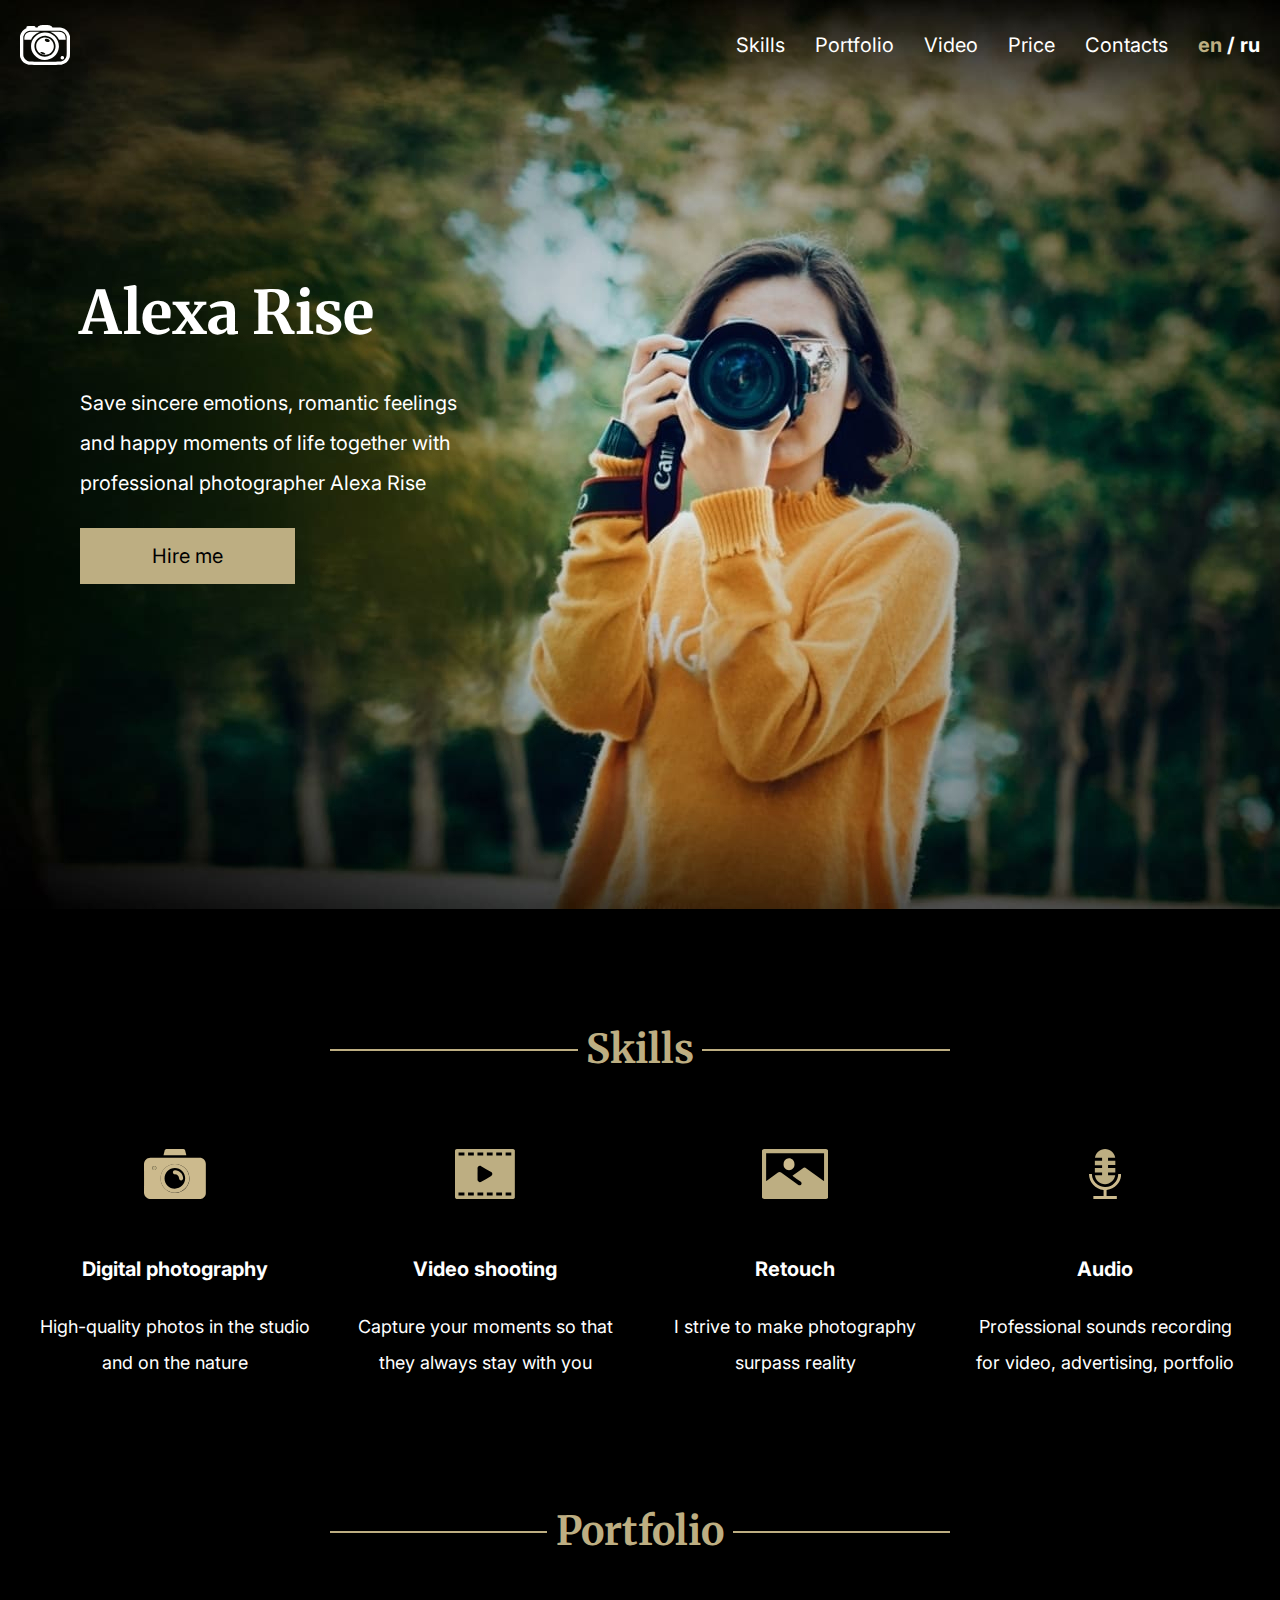
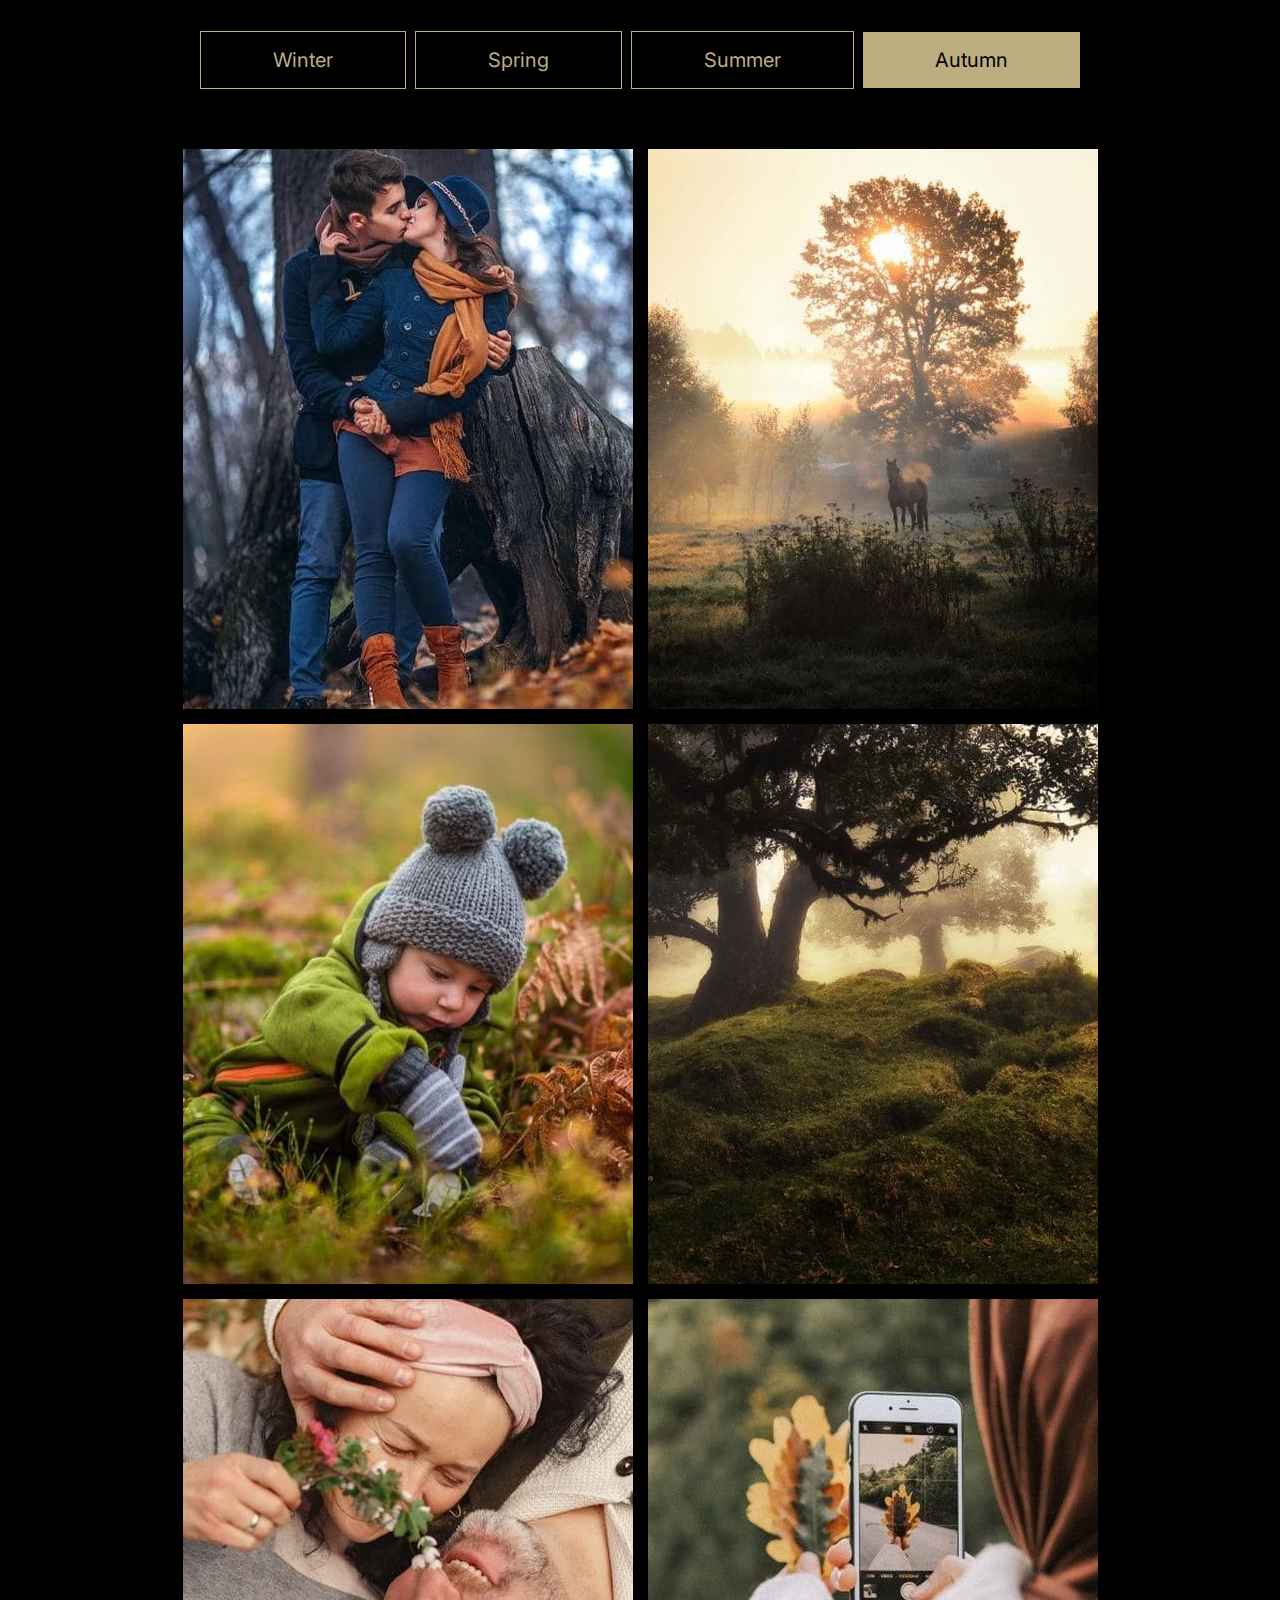
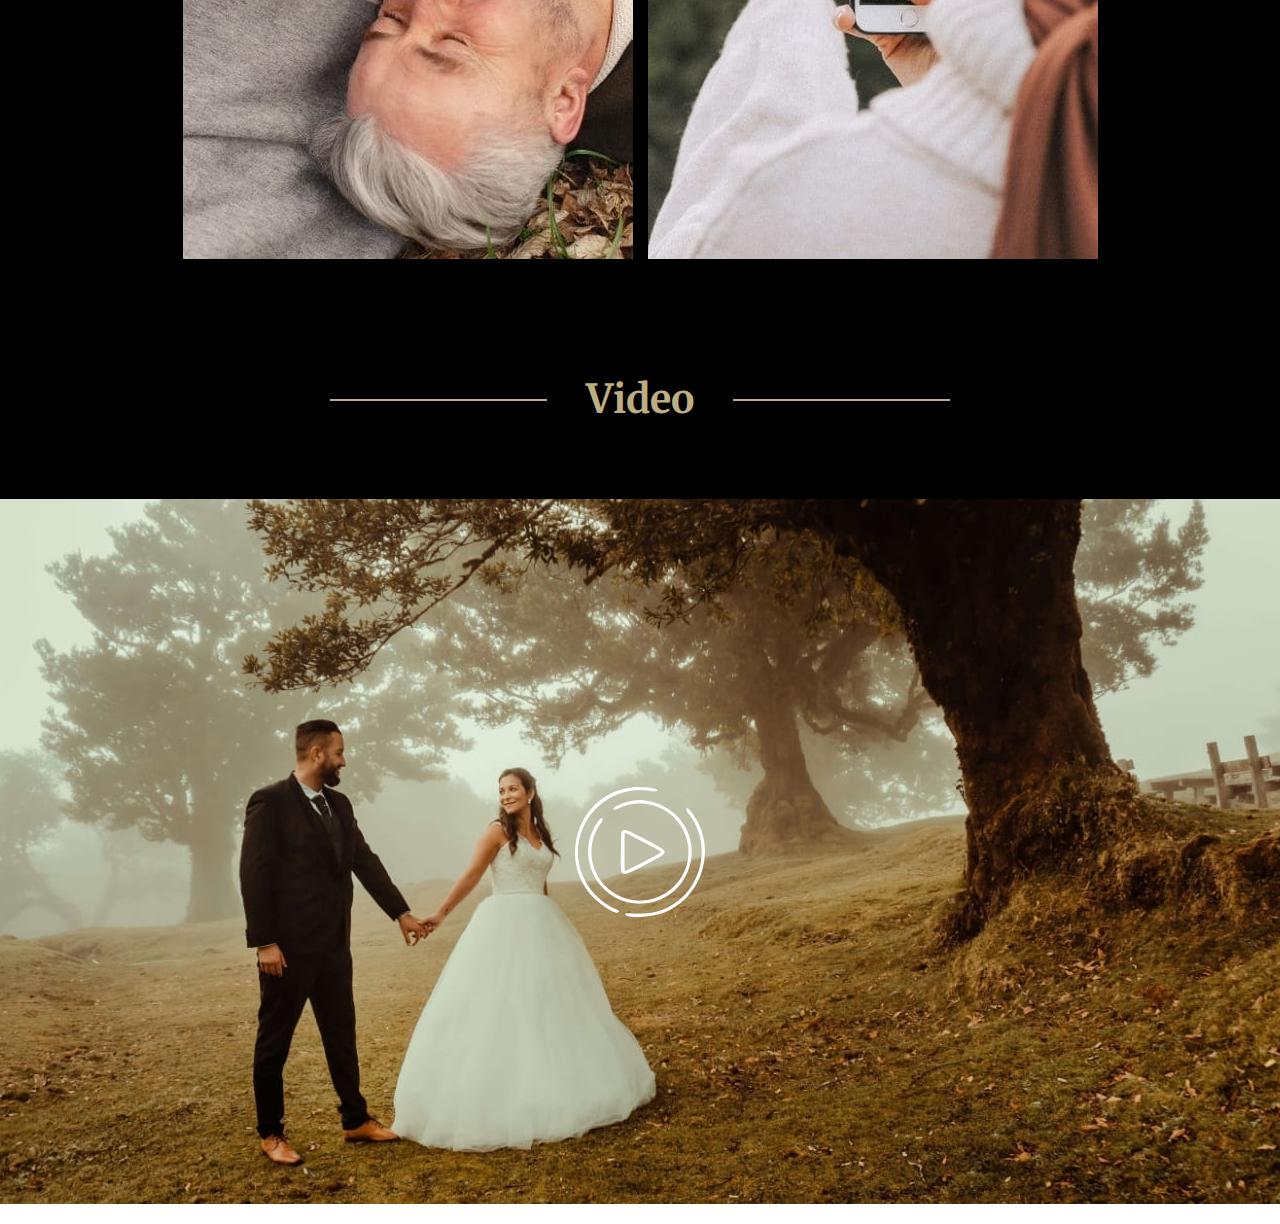
==== portfolio/index.html @ 6488558e "feat: layout block video" ====
<!DOCTYPE html>
<html lang="en">
<head>
  <meta charset="UTF-8">
  <title>portfolio</title>
  <link rel="stylesheet" href="assets/styles/normalize.css">
  <link rel="stylesheet" href="assets/styles/style.css">
  <link rel="preconnect" href="https://fonts.googleapis.com">
  <link rel="preconnect" href="https://fonts.gstatic.com" crossorigin>
  <link href="https://fonts.googleapis.com/css2?family=Inter:wght@400;700&family=Merriweather:wght@700&display=swap"
        rel="stylesheet">
</head>
<body>
<header>
  <div class="header-container">
    <div class="logo">
      <img src="assets/svg/logo.svg" alt="logo">
    </div>
    <nav>
      <ul class="nav-list">
        <li class="nav-item">
          <a href="#skills" class="nav-link">Skills</a>
        </li>
        <li class="nav-item">
          <a href="#portfolio" class="nav-link">Portfolio</a>
        </li>
        <li class="nav-item">
          <a href="#video" class="nav-link">Video</a>
        </li>
        <li class="nav-item">
          <a href="#price" class="nav-link">Price</a>
        </li>
        <li class="nav-item">
          <a href="#contacts" class="nav-link">Contacts</a>
        </li>
      </ul>
    </nav>
    <div class="switch-lng">
      <span class="lng-current">en</span>
      <span>/</span>
      <span>ru</span>
    </div>
  </div>
</header>
<main>
  <div class="main-container">
    <section class="section hero-container">
      <h1 class="hero-title">Alexa Rise</h1>
      <p class="hero-text">Save sincere emotions, romantic feelings and happy moments of life together with professional
        photographer Alexa Rise
      </p>
      <button class="btn">Hire me</button>
    </section>
    <section class="section skills-container" id="skills">
      <div class="section-title-wrapper">
        <h2 class="section-title">Skills</h2>
      </div>
      <div class="skills-items">
        <div class="skill-item">
          <img class="skill-img" src="assets/svg/camera.svg" alt="camera">
          <h3 class="skill-title">Digital photography</h3>
          <p class="skill-text">High-quality photos in the studio and on the nature</p>
        </div>
        <div class="skill-item">
          <img class="skill-img" src="assets/svg/video.svg" alt="video">
          <h3 class="skill-title">Video shooting</h3>
          <p class="skill-text">Capture your moments so that they always stay with you</p>
        </div>
        <div class="skill-item">
          <img class="skill-img" src="assets/svg/image.svg" alt="image">
          <h3 class="skill-title">Retouch</h3>
          <p class="skill-text">I strive to make photography surpass reality</p>
        </div>
        <div class="skill-item">
          <img class="skill-img" src="assets/svg/mic.svg" alt="mic">
          <h3 class="skill-title">Audio</h3>
          <p class="skill-text">Professional sounds recording for video, advertising, portfolio</p>
        </div>
      </div>
    </section>
    <section class="section portfolio-container" id="portfolio">
      <div class="section-title-wrapper">
        <h2 class="section-title">Portfolio</h2>
      </div>
      <div class="portfolio-btns">
        <button class="btn">Winter</button>
        <button class="btn">Spring</button>
        <button class="btn">Summer</button>
        <button class="btn btn-select">Autumn</button>
      </div>
      <div class="portfolio-items">
        <img src="assets/img/portfolio-img-1.jpg" alt="portfolio-img">
        <img src="assets/img/portfolio-img-2.jpg" alt="portfolio-img">
        <img src="assets/img/portfolio-img-3.jpg" alt="portfolio-img">
        <img src="assets/img/portfolio-img-4.jpg" alt="portfolio-img">
        <img src="assets/img/portfolio-img-5.jpg" alt="portfolio-img">
        <img src="assets/img/portfolio-img-6.jpg" alt="portfolio-img">
      </div>
    </section>
    <section class="section video-container" id="video">
      <div class="section-title-wrapper">
        <h2 class="section-title">Video</h2>
      </div>
      <div class="video-player">
        <img src="assets/img/video-player.jpg" alt="video-player">
        <img class="play-hover" src="assets/svg/play-hover.png" alt="play">
      </div>
    </section>
    <section class="section price">
      <h2 class="section-title"></h2>
    </section>
    <section class="section contacts">
      <h2 class="section-title"></h2>
    </section>
  </div>
</main>
<footer>
  <div class="container"></div>
</footer>
<script src="index.js"></script>
</body>
</html>
---- portfolio/assets/styles/style.css ----
body {
  font-family: Inter, sans-serif;
}
body header {
  padding: 20px 0;
  background: url("../img/bg.jpg") no-repeat center 0;
}
body header .header-container {
  max-width: 1440px;
  padding: 0 20px;
  margin: 0 auto;
  display: flex;
}
body header .header-container .logo {
  transition: 0.3s;
}
body header .header-container .logo:hover {
  filter: invert(26%) sepia(15%) saturate(638%) hue-rotate(7deg) brightness(92%) contrast(87%);
}
body header .header-container nav {
  margin-left: auto;
}
body header .header-container nav .nav-list {
  display: flex;
  padding: 0 15px;
  margin: 0;
  list-style: none;
}
body header .header-container nav .nav-list .nav-item {
  font-family: inherit;
  font-size: 20px;
  line-height: 50px;
}
body header .header-container nav .nav-list .nav-item .nav-link {
  padding: 0 15px;
  text-decoration: none;
  color: #ffffff;
  transition: 0.3s;
}
body header .header-container nav .nav-list .nav-item .nav-link:hover {
  color: #bdae82;
}
body header .header-container .switch-lng {
  font-family: inherit;
  font-weight: bold;
  font-size: 20px;
  line-height: 50px;
  color: #ffffff;
}
body header .header-container .switch-lng .lng-current {
  color: #bdae82;
}
body main .main-container .hero-container {
  max-width: 1440px;
  padding: 0 20px;
  margin: 0 auto;
  padding-top: 160px;
  padding-bottom: 325px;
  padding-left: 80px;
  background-image: url("../img/bg.jpg");
  background-position: center -94px;
  background-repeat: no-repeat;
}
body main .main-container .hero-container .hero-title {
  margin: 0 0 10px;
  font-family: Merriweather, serif;
  font-weight: bold;
  font-size: 60px;
  line-height: 120px;
  color: #ffffff;
}
body main .main-container .hero-container .hero-text {
  width: 400px;
  padding-bottom: 25px;
  margin: 0;
  font-family: inherit;
  font-weight: normal;
  font-size: 20px;
  line-height: 40px;
  color: #ffffff;
}
body main .main-container .hero-container .btn {
  padding: 8px 72px;
  font-family: inherit;
  font-size: 20px;
  line-height: 40px;
  color: #000000;
  border: 1px;
  background-color: #bdae82;
  cursor: pointer;
}
body main .main-container .skills-container {
  max-width: 1440px;
  padding: 0 20px;
  margin: 0 auto;
  background-color: #000000;
}
body main .main-container .skills-container .section-title-wrapper {
  width: 50%;
  padding: 100px 0 60px;
  margin: auto;
  overflow-x: hidden;
}
body main .main-container .skills-container .section-title-wrapper .section-title {
  position: relative;
  margin: 0;
  font-family: Merriweather, serif;
  font-weight: bold;
  font-size: 40px;
  line-height: 80px;
  text-align: center;
  color: #bdae82;
}
body main .main-container .skills-container .section-title-wrapper .section-title::before {
  position: absolute;
  top: 50%;
  right: 60%;
  width: 50%;
  height: 2px;
  content: "";
  background: #bdae82;
  border-radius: 0;
}
body main .main-container .skills-container .section-title-wrapper .section-title::after {
  position: absolute;
  top: 50%;
  left: 60%;
  width: 50%;
  height: 2px;
  content: "";
  background: #bdae82;
  border-radius: 0;
}
body main .main-container .skills-container .skills-items {
  display: flex;
  justify-content: space-between;
  padding-bottom: 2px;
}
body main .main-container .skills-container .skills-items .skill-item {
  width: 320px;
  padding: 0 20px 8px;
}
body main .main-container .skills-container .skills-items .skill-item .skill-img {
  display: block;
  margin: 0 auto 50px;
}
body main .main-container .skills-container .skills-items .skill-item .skill-title {
  margin: 0 0 20px;
  font-family: inherit;
  font-weight: bold;
  font-size: 20px;
  line-height: 40px;
  text-align: center;
  color: #ffffff;
}
body main .main-container .skills-container .skills-items .skill-item .skill-text {
  margin: 0;
  font-family: inherit;
  font-size: 18px;
  line-height: 36px;
  text-align: center;
  color: #ffffff;
}
body main .main-container .portfolio-container {
  max-width: 1440px;
  padding: 0 20px;
  margin: 0 auto;
  background-color: #000000;
}
body main .main-container .portfolio-container .section-title-wrapper {
  width: 50%;
  padding: 100px 0 60px;
  margin: auto;
  overflow-x: hidden;
}
body main .main-container .portfolio-container .section-title-wrapper .section-title {
  position: relative;
  margin: 0;
  font-family: Merriweather, serif;
  font-weight: bold;
  font-size: 40px;
  line-height: 80px;
  text-align: center;
  color: #bdae82;
}
body main .main-container .portfolio-container .section-title-wrapper .section-title::before {
  position: absolute;
  top: 50%;
  right: 65%;
  width: 50%;
  height: 2px;
  content: "";
  background: #bdae82;
  border-radius: 0;
}
body main .main-container .portfolio-container .section-title-wrapper .section-title::after {
  position: absolute;
  top: 50%;
  left: 65%;
  width: 50%;
  height: 2px;
  content: "";
  background: #bdae82;
  border-radius: 0;
}
body main .main-container .portfolio-container .portfolio-btns {
  text-align: center;
  margin-bottom: 60px;
}
body main .main-container .portfolio-container .portfolio-btns .btn {
  padding: 8px 72px;
  font-family: inherit;
  font-size: 20px;
  line-height: 40px;
  color: #bdae82;
  border: 1px solid #bdae82;
  background-color: #000000;
  cursor: pointer;
}
body main .main-container .portfolio-container .portfolio-btns .btn:not(:last-child) {
  margin-right: 5px;
}
body main .main-container .portfolio-container .portfolio-btns .btn-select {
  padding: 8px 72px;
  font-family: inherit;
  font-size: 20px;
  line-height: 40px;
  color: #000000;
  border: 1px;
  background-color: #bdae82;
  cursor: pointer;
}
body main .main-container .portfolio-container .portfolio-items {
  display: flex;
  flex-wrap: wrap;
  justify-content: center;
  gap: 15px;
}
body main .main-container .video-container {
  max-width: 1440px;
  padding: 0 20px;
  margin: 0 auto;
  background-color: #000000;
}
body main .main-container .video-container .section-title-wrapper {
  width: 50%;
  padding: 100px 0 60px;
  margin: auto;
  overflow-x: hidden;
}
body main .main-container .video-container .section-title-wrapper .section-title {
  position: relative;
  margin: 0;
  font-family: Merriweather, serif;
  font-weight: bold;
  font-size: 40px;
  line-height: 80px;
  text-align: center;
  color: #bdae82;
}
body main .main-container .video-container .section-title-wrapper .section-title::before {
  position: absolute;
  top: 50%;
  right: 65%;
  width: 50%;
  height: 2px;
  content: "";
  background: #bdae82;
  border-radius: 0;
}
body main .main-container .video-container .section-title-wrapper .section-title::after {
  position: absolute;
  top: 50%;
  left: 65%;
  width: 50%;
  height: 2px;
  content: "";
  background: #bdae82;
  border-radius: 0;
}
body main .main-container .video-container .video-player {
  position: relative;
  display: flex;
  justify-content: center;
  align-items: center;
}
body main .main-container .video-container .video-player .play-hover {
  position: absolute;
}
body footer .container {
  max-width: 1440px;
  padding: 0 20px;
  margin: 0 auto;
}

/*# sourceMappingURL=style.css.map */
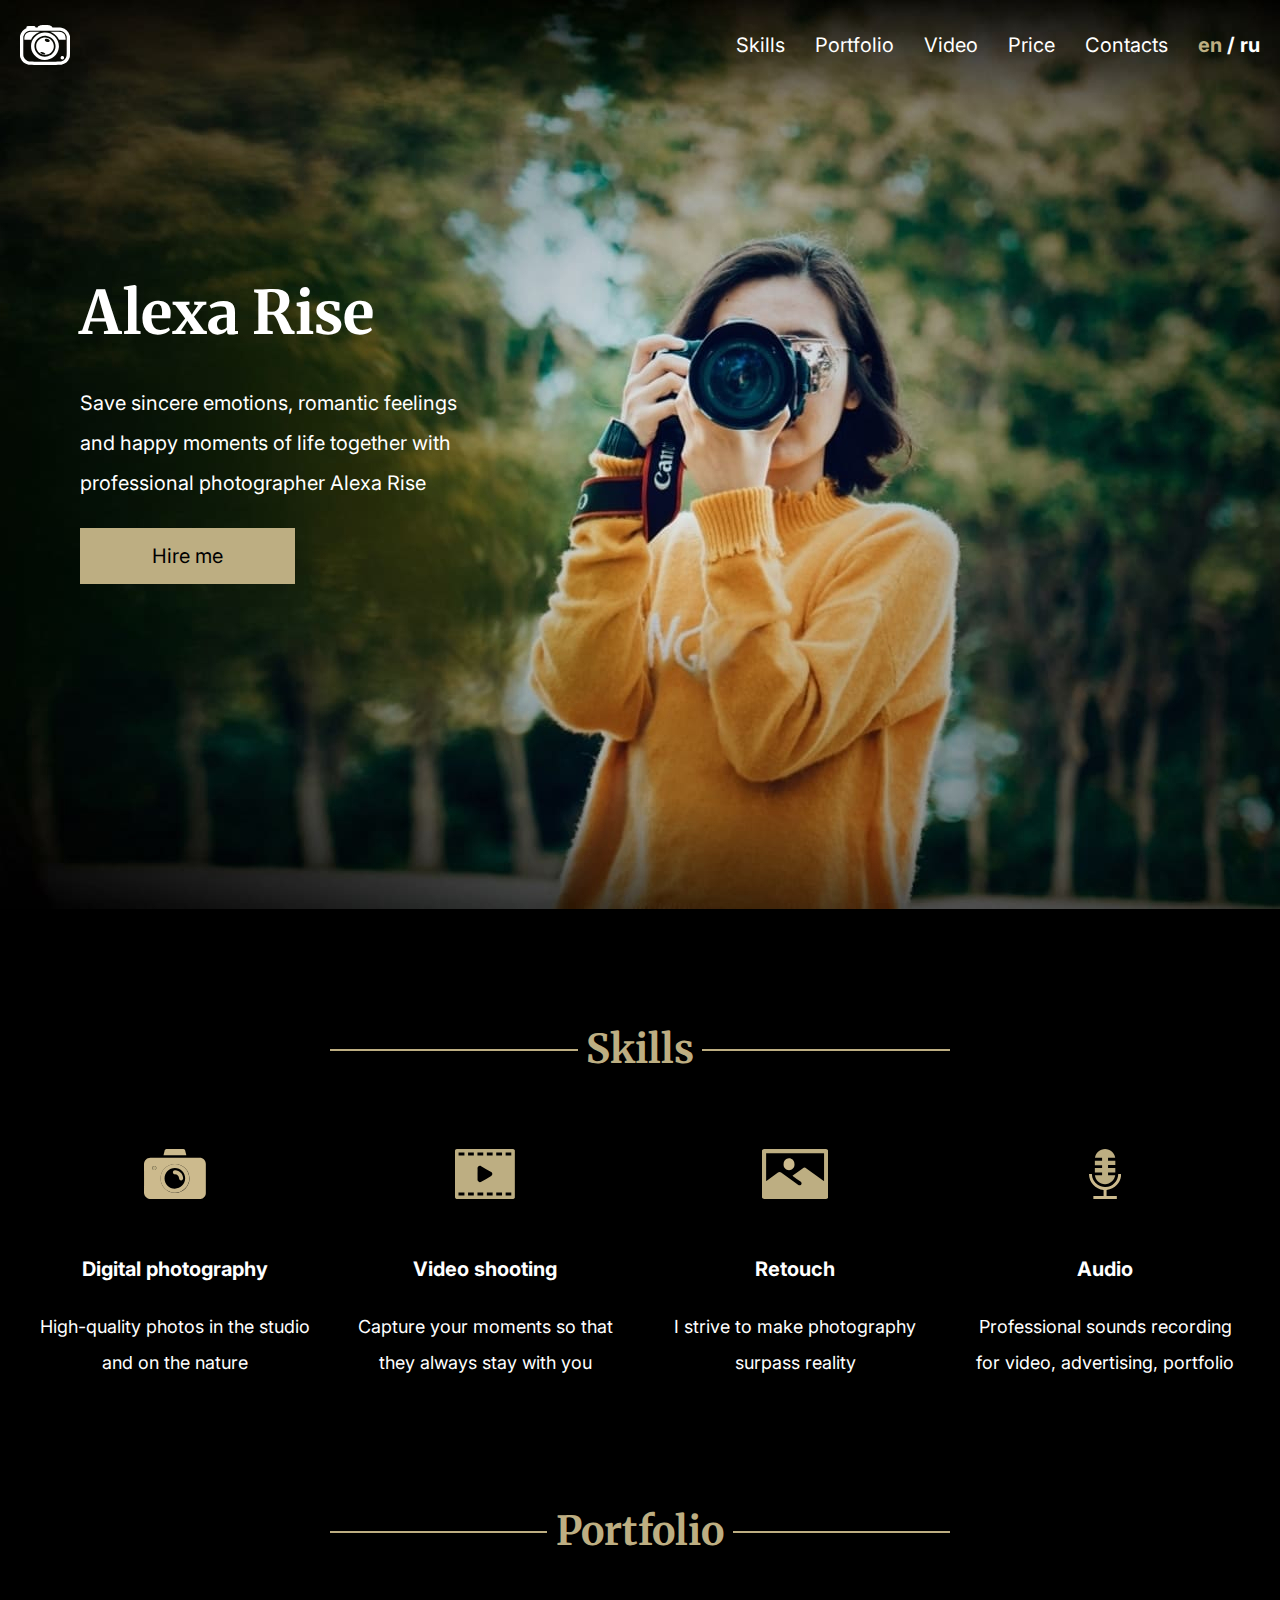
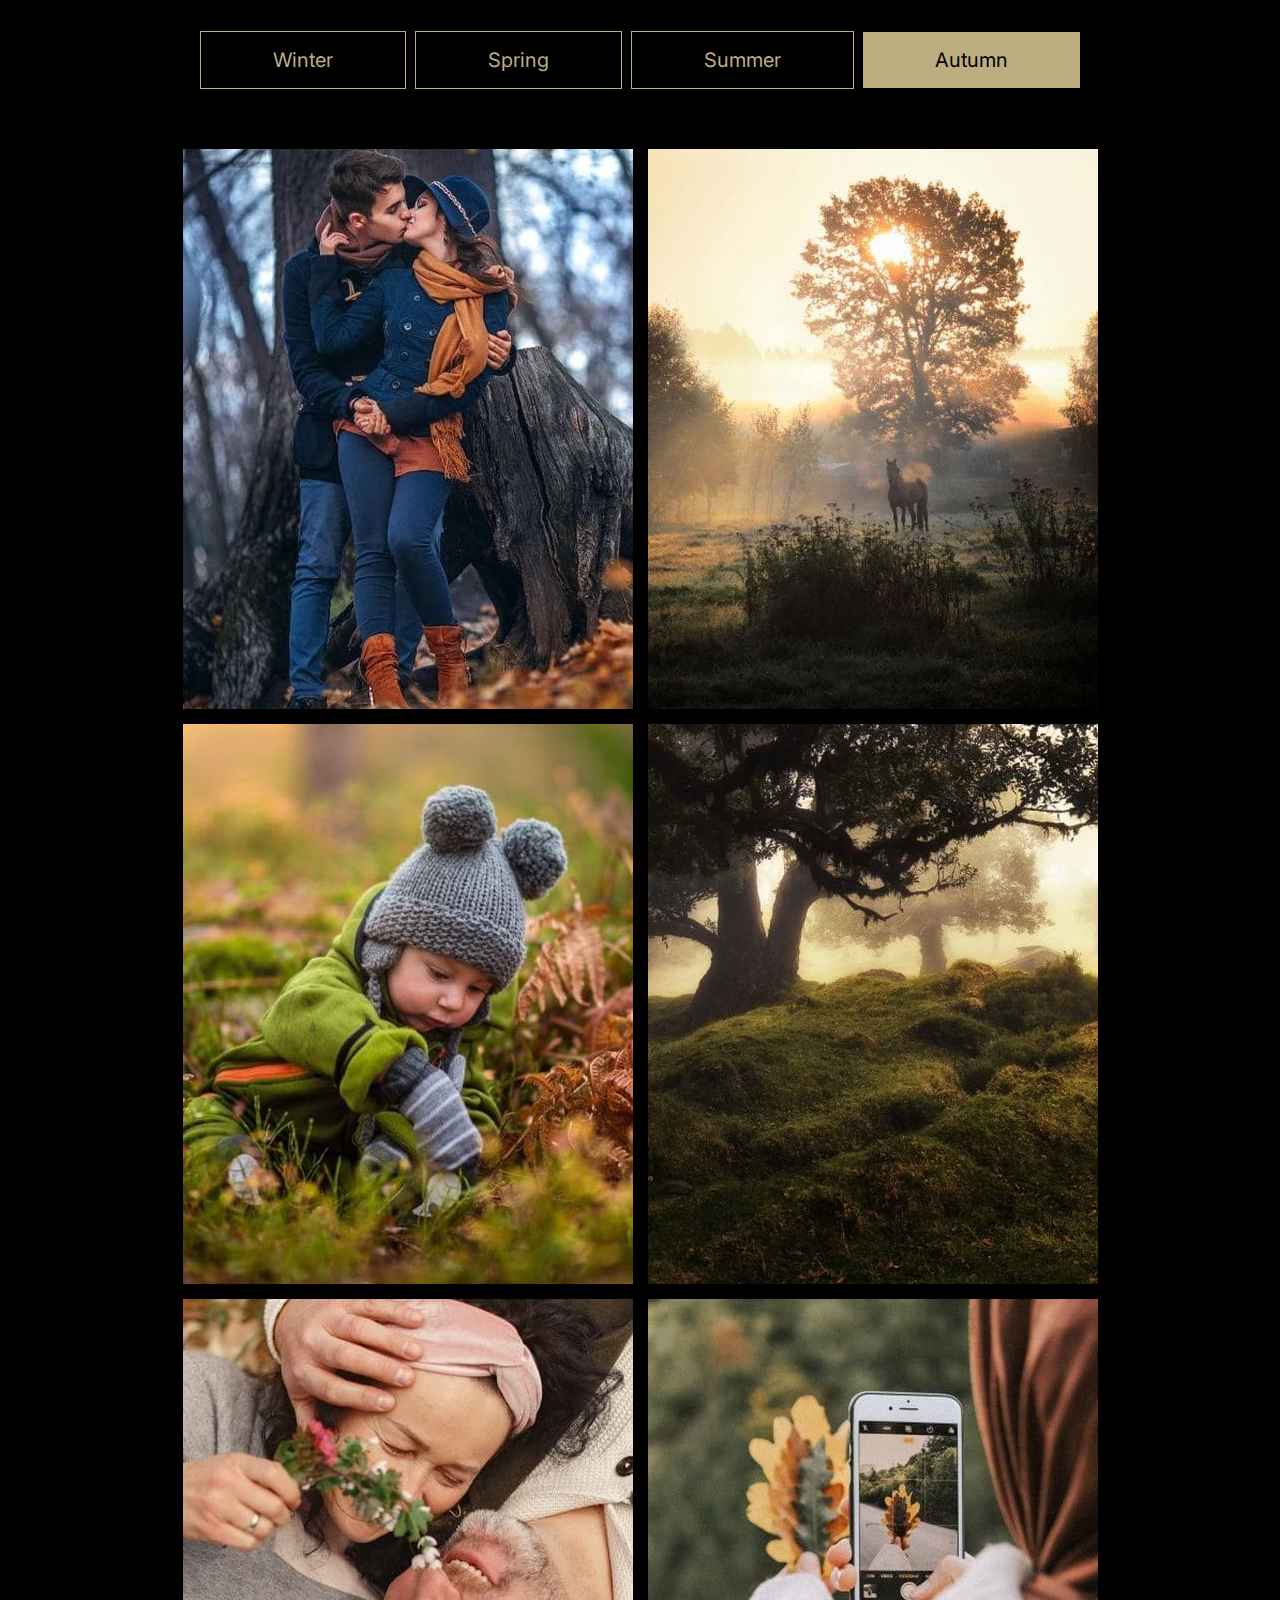
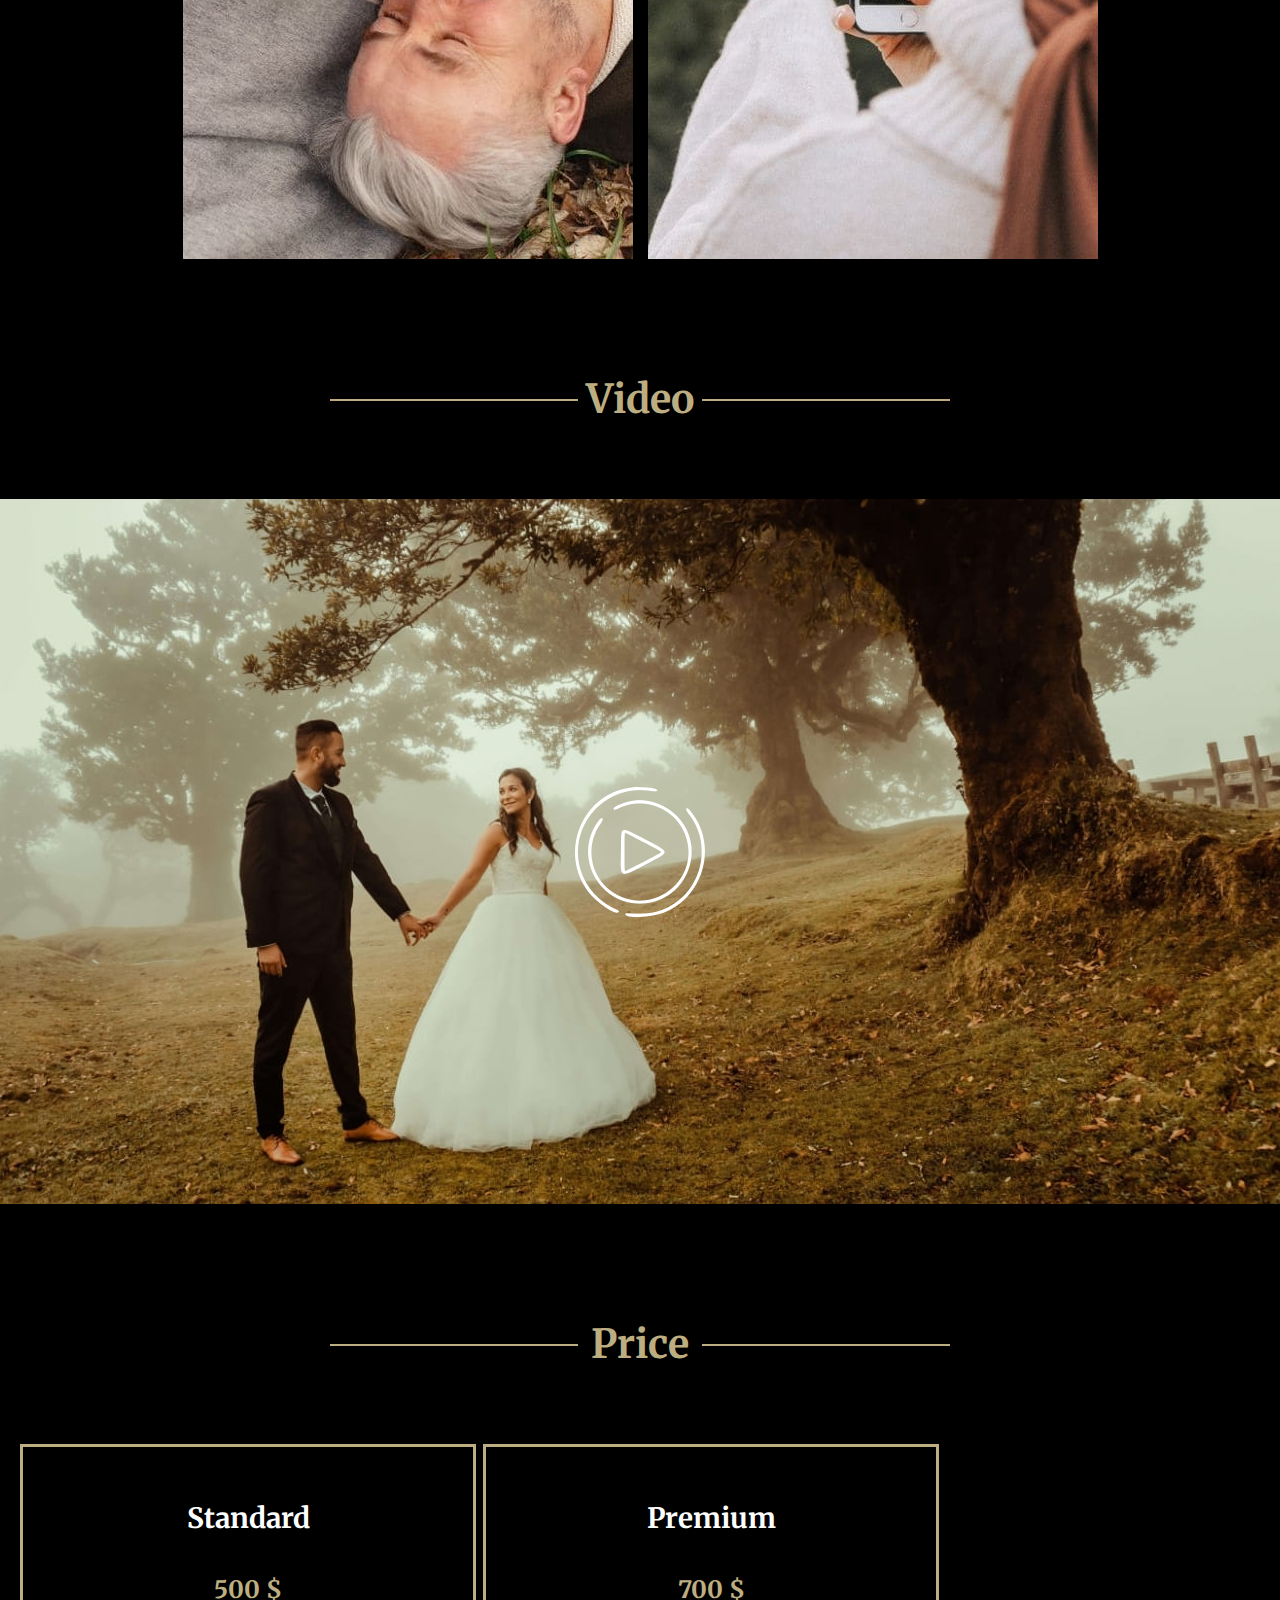
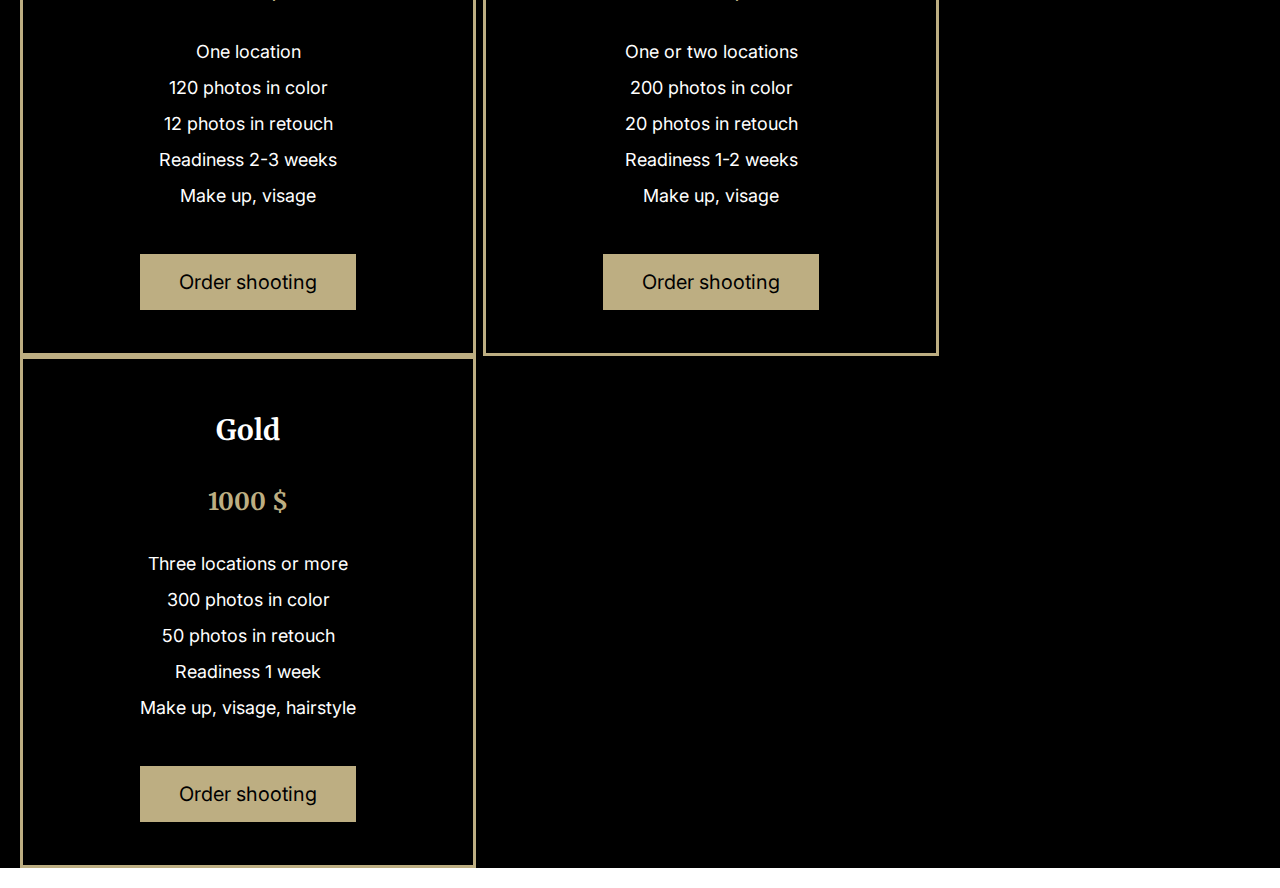
==== commit fee15582: "feat: layout block price" ====
--- a/portfolio/index.html
+++ b/portfolio/index.html
@@ -106,8 +106,48 @@
         <img class="play-hover" src="assets/svg/play-hover.png" alt="play">
       </div>
     </section>
-    <section class="section price">
-      <h2 class="section-title"></h2>
+    <section class="section price-container" id="price">
+      <div class="section-title-wrapper">
+        <h2 class="section-title">Price</h2>
+      </div>
+      <div class="price-items">
+        <div class="price-item">
+          <h3 class="price-item-title">Standard</h3>
+          <p class="price-item-cost">500 $</p>
+          <div class="price-item-desc">
+            <span>One location</span>
+            <span>120 photos in color</span>
+            <span>12 photos in retouch</span>
+            <span>Readiness 2-3 weeks</span>
+            <span>Make up, visage</span>
+          </div>
+          <button class="btn">Order shooting</button>
+        </div>
+        <div class="price-item">
+          <h3 class="price-item-title">Premium</h3>
+          <p class="price-item-cost">700 $</p>
+          <div class="price-item-desc">
+            <span>One or two locations</span>
+            <span>200 photos in color</span>
+            <span>20 photos in retouch</span>
+            <span>Readiness 1-2 weeks</span>
+            <span>Make up, visage</span>
+          </div>
+            <button class="btn">Order shooting</button>
+        </div>
+        <div class="price-item">
+          <h3 class="price-item-title">Gold</h3>
+          <p class="price-item-cost">1000 $</p>
+          <div class="price-item-desc">
+            <span>Three locations or more</span>
+            <span>300 photos in color</span>
+            <span>50 photos in retouch</span>
+            <span>Readiness 1 week</span>
+            <span>Make up, visage, hairstyle</span>
+          </div>
+            <button class="btn">Order shooting</button>
+        </div>
+      </div>
     </section>
     <section class="section contacts">
       <h2 class="section-title"></h2>
--- a/portfolio/assets/styles/style.css
+++ b/portfolio/assets/styles/style.css
@@ -261,7 +261,7 @@
 body main .main-container .video-container .section-title-wrapper .section-title::before {
   position: absolute;
   top: 50%;
-  right: 65%;
+  right: 60%;
   width: 50%;
   height: 2px;
   content: "";
@@ -271,7 +271,7 @@
 body main .main-container .video-container .section-title-wrapper .section-title::after {
   position: absolute;
   top: 50%;
-  left: 65%;
+  left: 60%;
   width: 50%;
   height: 2px;
   content: "";
@@ -287,6 +287,98 @@
 body main .main-container .video-container .video-player .play-hover {
   position: absolute;
 }
+body main .main-container .price-container {
+  max-width: 1440px;
+  padding: 0 20px;
+  margin: 0 auto;
+  background-color: #000000;
+}
+body main .main-container .price-container .section-title-wrapper {
+  width: 50%;
+  padding: 100px 0 60px;
+  margin: auto;
+  overflow-x: hidden;
+}
+body main .main-container .price-container .section-title-wrapper .section-title {
+  position: relative;
+  margin: 0;
+  font-family: Merriweather, serif;
+  font-weight: bold;
+  font-size: 40px;
+  line-height: 80px;
+  text-align: center;
+  color: #bdae82;
+}
+body main .main-container .price-container .section-title-wrapper .section-title::before {
+  position: absolute;
+  top: 50%;
+  right: 60%;
+  width: 50%;
+  height: 2px;
+  content: "";
+  background: #bdae82;
+  border-radius: 0;
+}
+body main .main-container .price-container .section-title-wrapper .section-title::after {
+  position: absolute;
+  top: 50%;
+  left: 60%;
+  width: 50%;
+  height: 2px;
+  content: "";
+  background: #bdae82;
+  border-radius: 0;
+}
+body main .main-container .price-container .price-items {
+  display: flex;
+  flex-wrap: wrap;
+  column-gap: 7px;
+}
+body main .main-container .price-container .price-items .price-item {
+  width: 450px;
+  padding: 43px 0;
+  text-align: center;
+  border: 3px solid #bdae82;
+}
+body main .main-container .price-container .price-items .price-item .price-item-title {
+  margin: 0 0 20px;
+  font-family: Merriweather, serif;
+  font-weight: bold;
+  font-size: 28px;
+  line-height: 56px;
+  text-align: center;
+  color: #ffffff;
+}
+body main .main-container .price-container .price-items .price-item .price-item-cost {
+  margin: 0 0 20px;
+  font-family: Merriweather, serif;
+  font-weight: bold;
+  font-size: 24px;
+  line-height: 48px;
+  text-align: center;
+  color: #bdae82;
+}
+body main .main-container .price-container .price-items .price-item .price-item-desc {
+  margin-bottom: 40px;
+}
+body main .main-container .price-container .price-items .price-item .price-item-desc > span {
+  display: block;
+  font-family: inherit;
+  font-size: 18px;
+  line-height: 36px;
+  text-align: center;
+  color: #ffffff;
+}
+body main .main-container .price-container .price-items .price-item .btn {
+  padding: 8px 39px;
+  font-family: inherit;
+  font-size: 20px;
+  line-height: 40px;
+  color: #000000;
+  border: 1px;
+  background-color: #bdae82;
+  cursor: pointer;
+}
 body footer .container {
   max-width: 1440px;
   padding: 0 20px;
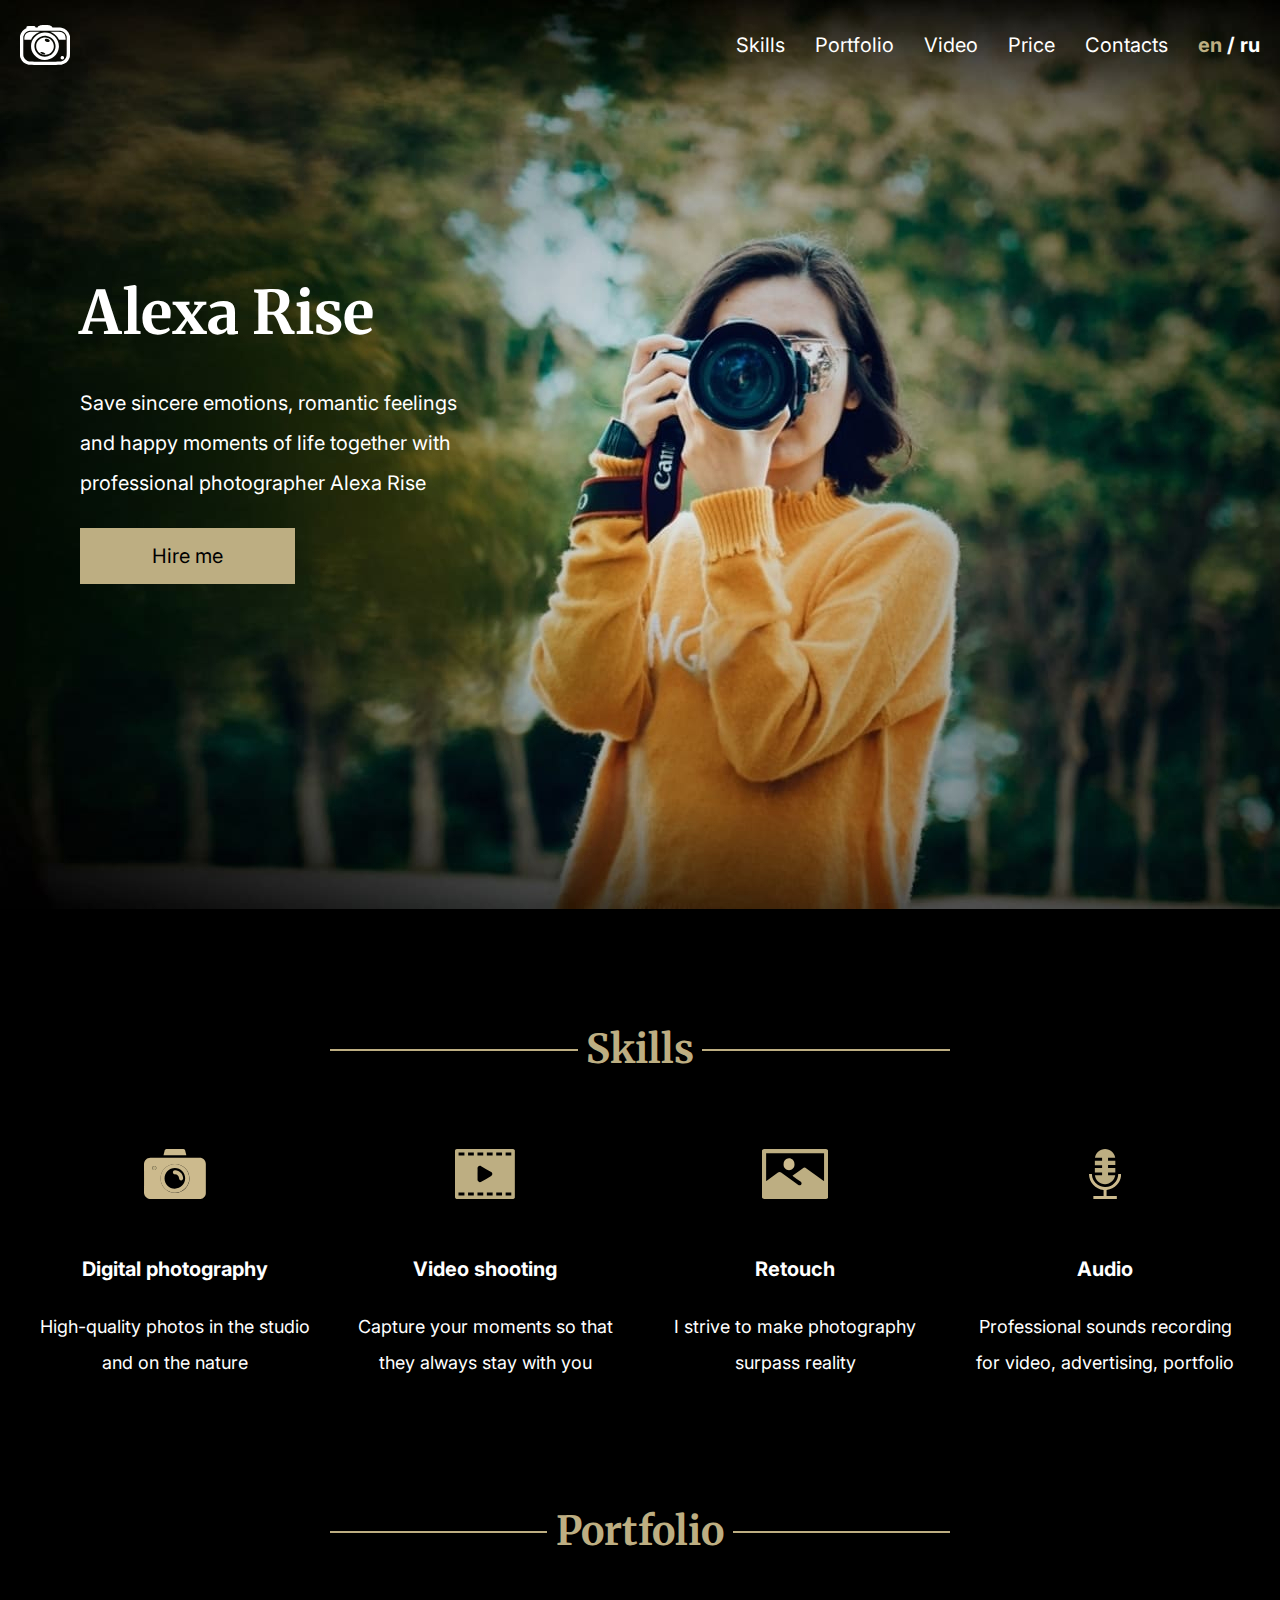
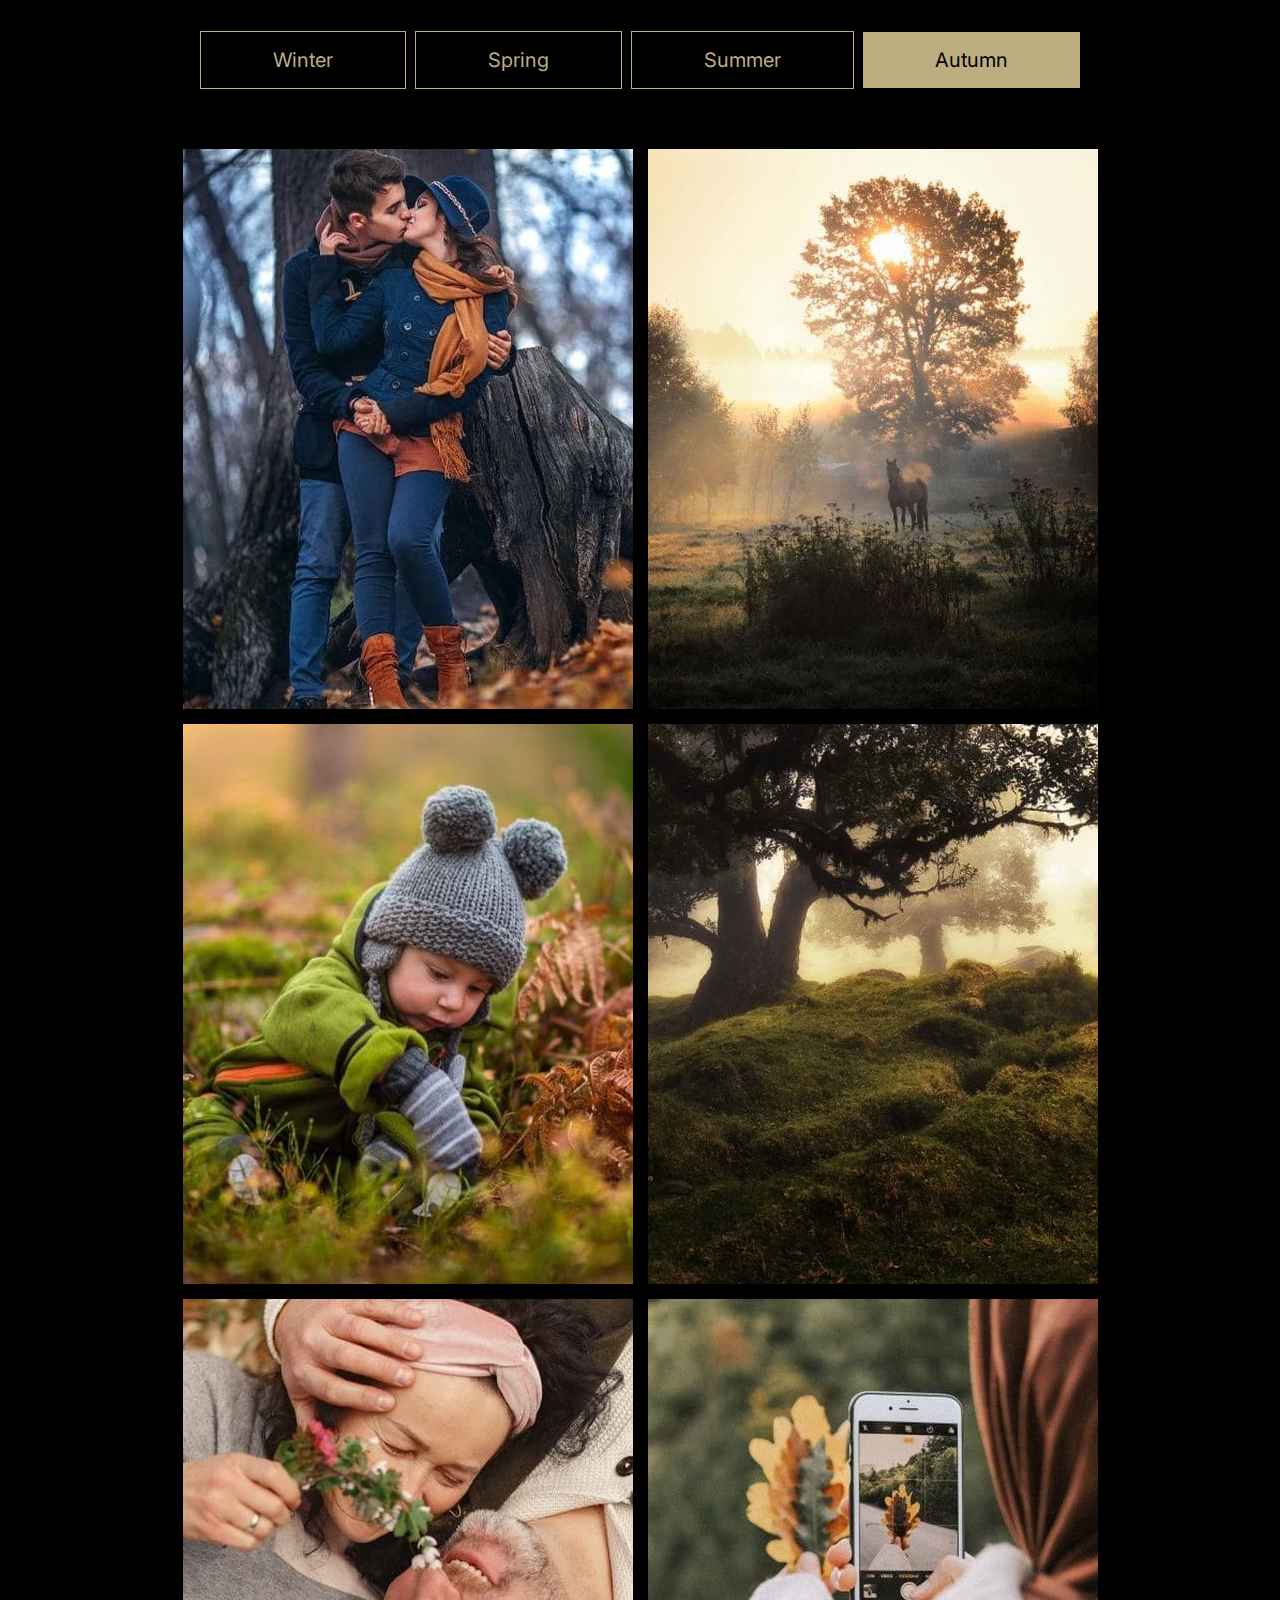
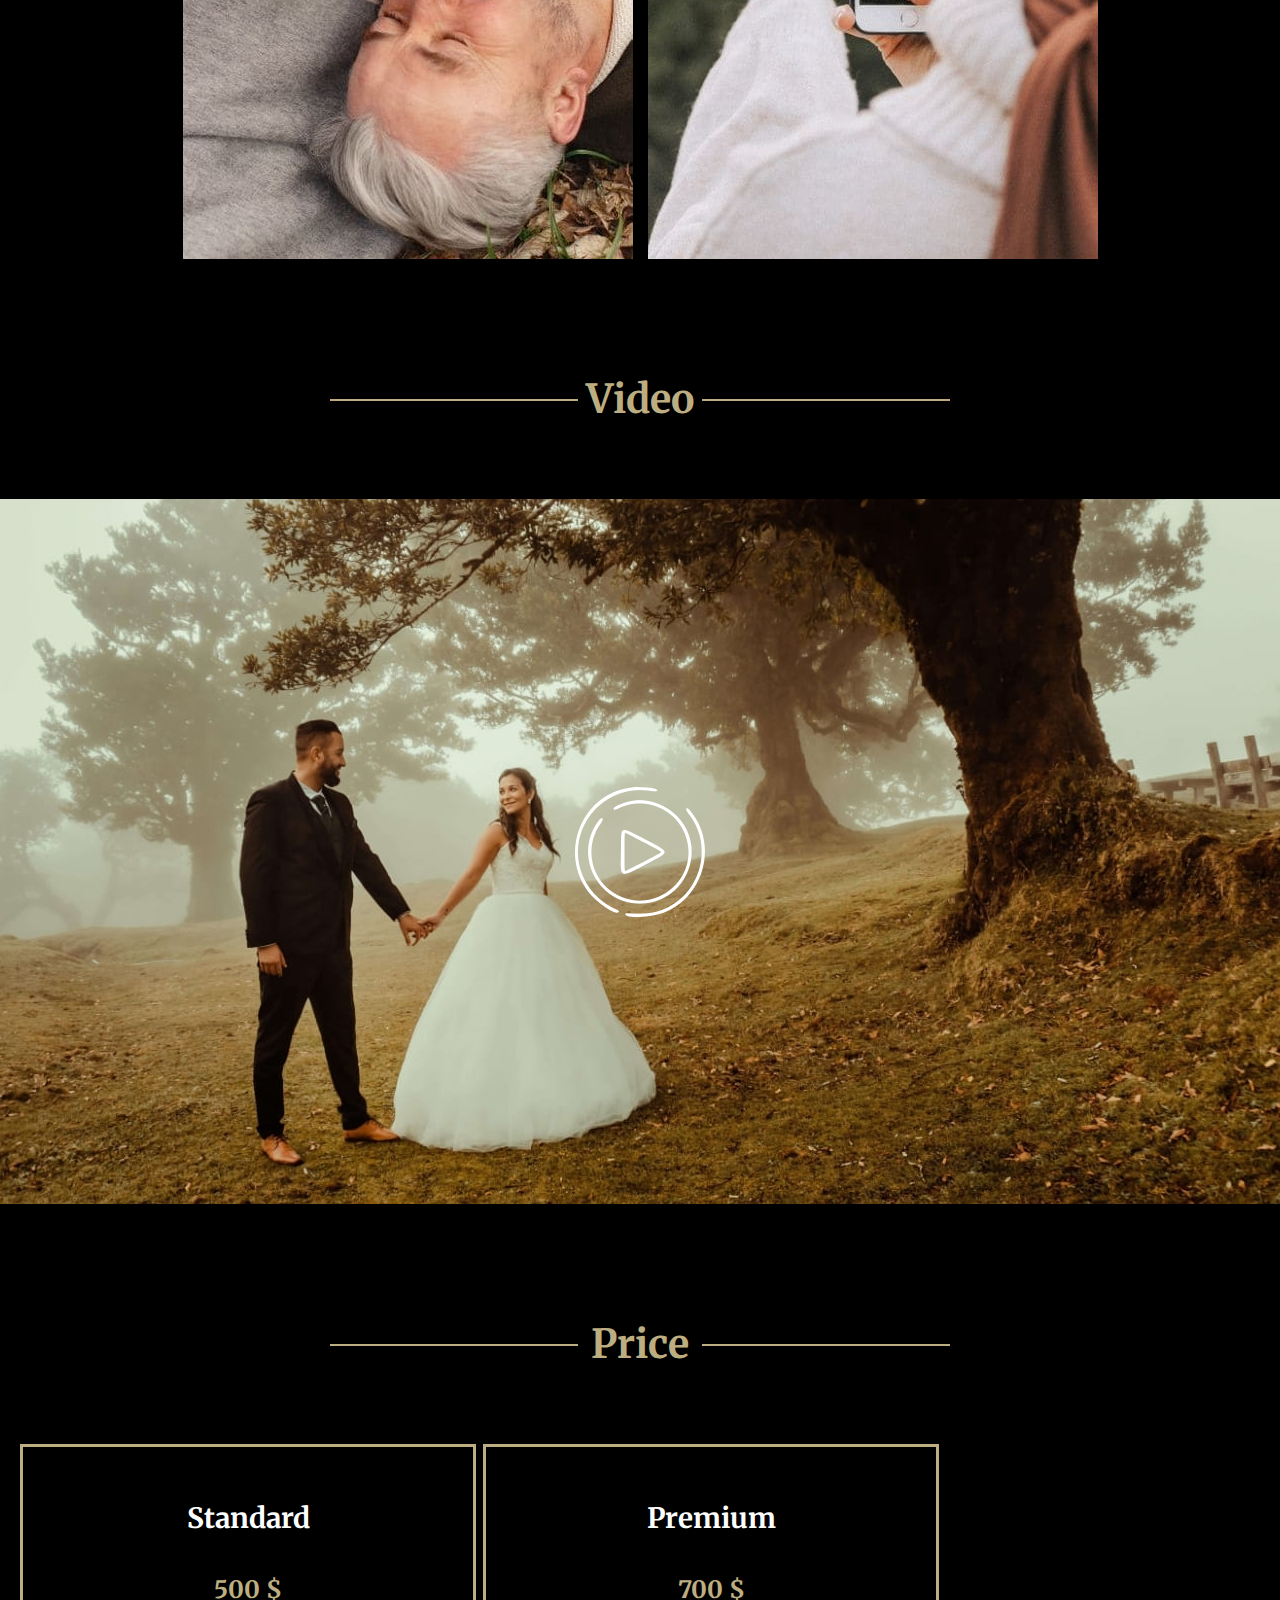
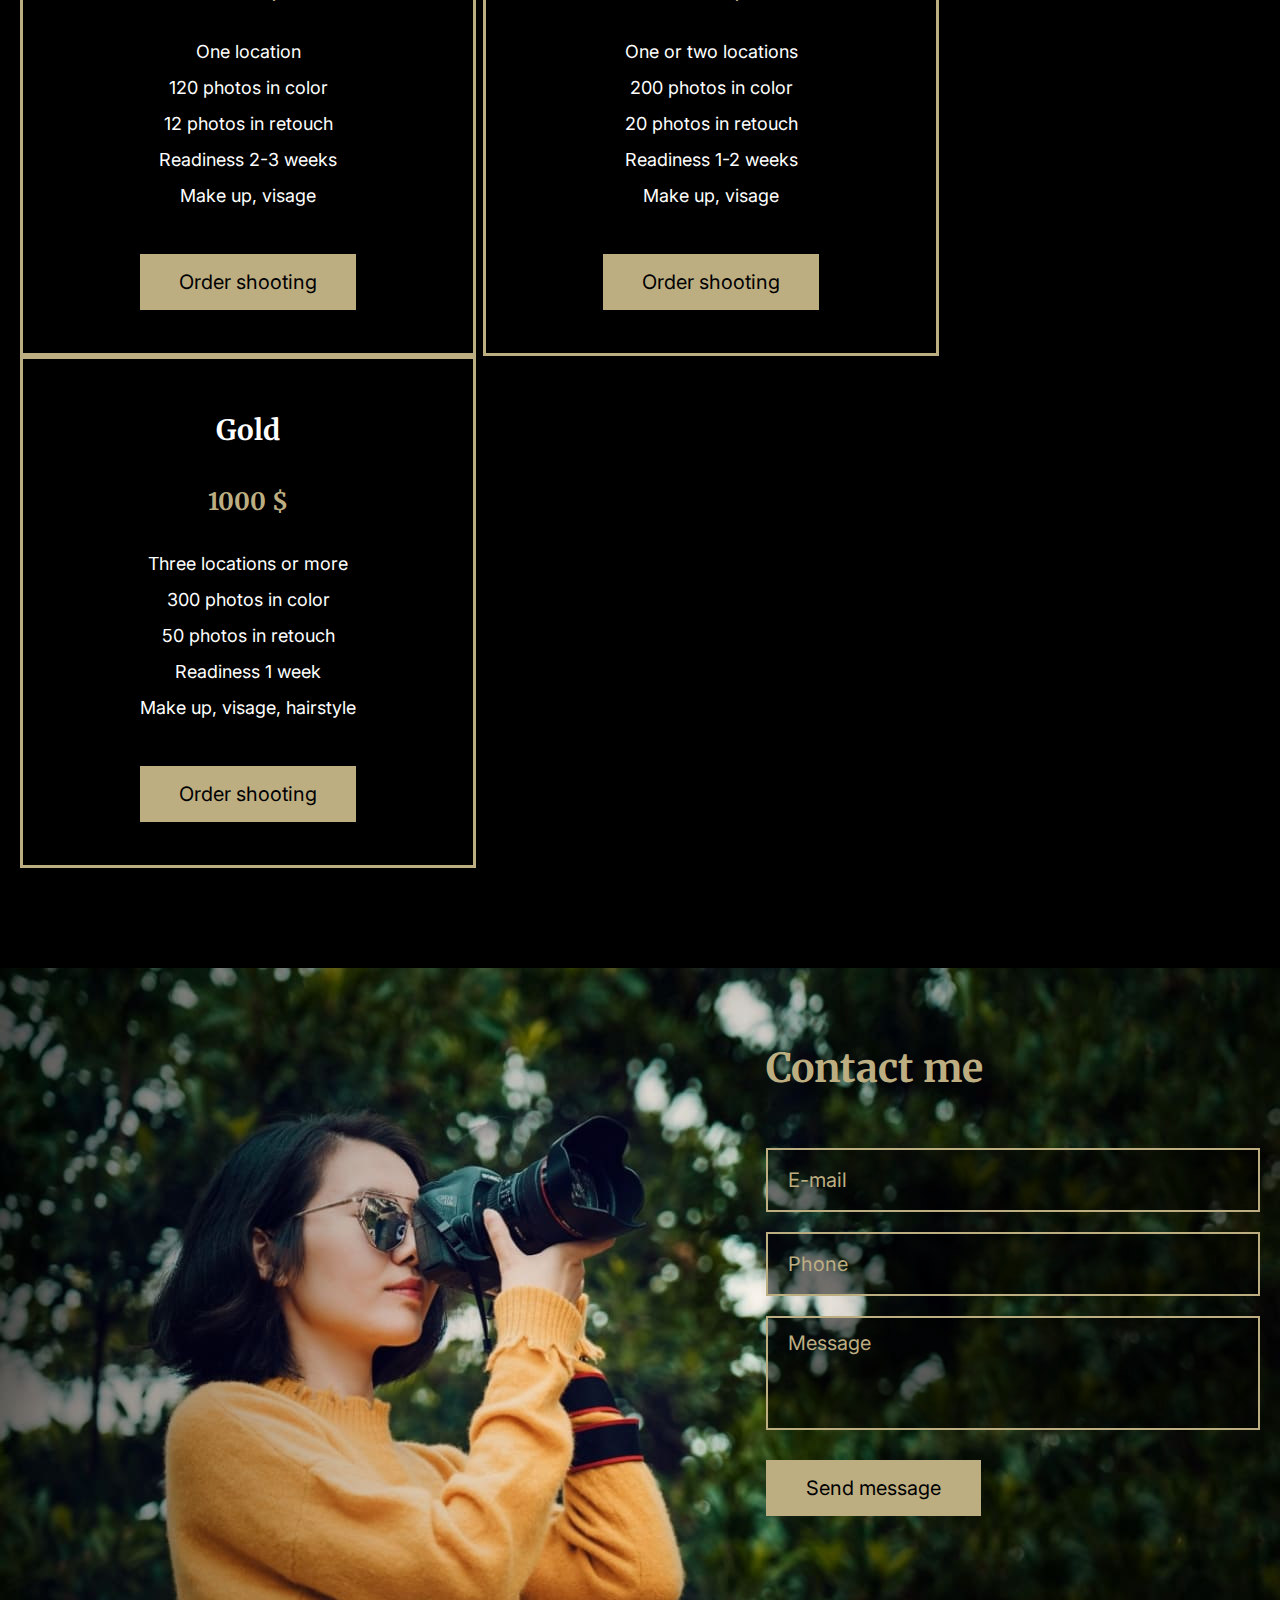
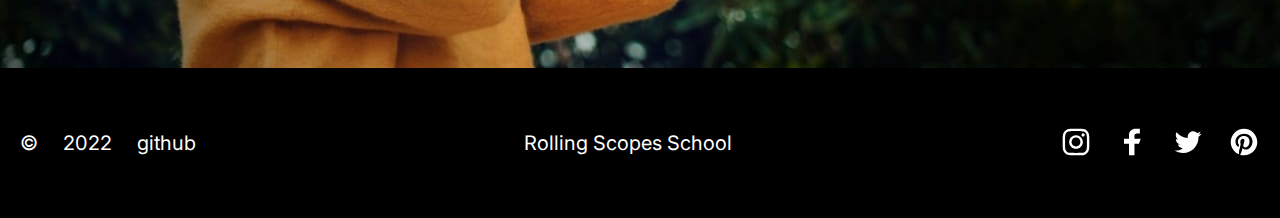
==== commit c9306e37: "feat: layout block footer" ====
--- a/portfolio/index.html
+++ b/portfolio/index.html
@@ -133,7 +133,7 @@
             <span>Readiness 1-2 weeks</span>
             <span>Make up, visage</span>
           </div>
-            <button class="btn">Order shooting</button>
+          <button class="btn">Order shooting</button>
         </div>
         <div class="price-item">
           <h3 class="price-item-title">Gold</h3>
@@ -145,17 +145,38 @@
             <span>Readiness 1 week</span>
             <span>Make up, visage, hairstyle</span>
           </div>
-            <button class="btn">Order shooting</button>
+          <button class="btn">Order shooting</button>
         </div>
       </div>
     </section>
-    <section class="section contacts">
-      <h2 class="section-title"></h2>
+    <section class="section contacts-container" id="contacts">
+      <div class="contacts-wrapper">
+        <h2 class="section-title">Contact me</h2>
+        <form class="form-contacts">
+          <input class="form-item" type="email" placeholder="E-mail">
+          <input class="form-item" type="tel" placeholder="Phone">
+          <textarea class="form-item" placeholder="Message"></textarea>
+        </form>
+        <button class="btn">Send message</button>
+      </div>
     </section>
   </div>
 </main>
 <footer>
-  <div class="container"></div>
+  <div class="footer-container">
+    <div class="footer-data">
+      <span class="footer-data-item">©</span>
+      <span class="footer-data-item">2022</span>
+      <span class="footer-data-item">github</span>
+    </div>
+    <p class="school">Rolling Scopes School</p>
+    <div class="social-list">
+      <img class="social-list-item" src="assets/svg/inst.svg" alt="inst">
+      <img class="social-list-item" src="assets/svg/fb.svg" alt="fb">
+      <img class="social-list-item" src="assets/svg/tw.svg" alt="tw">
+      <img class="social-list-item" src="assets/svg/pinterest.svg" alt="pinterest">
+    </div>
+  </div>
 </footer>
 <script src="index.js"></script>
 </body>
--- a/portfolio/assets/styles/style.css
+++ b/portfolio/assets/styles/style.css
@@ -333,6 +333,7 @@
   display: flex;
   flex-wrap: wrap;
   column-gap: 7px;
+  padding-bottom: 100px;
 }
 body main .main-container .price-container .price-items .price-item {
   width: 450px;
@@ -379,10 +380,92 @@
   background-color: #bdae82;
   cursor: pointer;
 }
-body footer .container {
-  max-width: 1440px;
-  padding: 0 20px;
-  margin: 0 auto;
+body main .main-container .contacts-container {
+  max-width: 1440px;
+  padding: 0 20px;
+  margin: 0 auto;
+  display: flex;
+  justify-content: flex-end;
+  padding-top: 60px;
+  padding-bottom: 152px;
+  background-size: auto 700px;
+  background: url("../img/contacts.jpg") no-repeat;
+}
+body main .main-container .contacts-container .contacts-wrapper .section-title {
+  margin: 0 0 40px;
+  font-family: Merriweather, serif;
+  font-weight: bold;
+  font-size: 40px;
+  line-height: 80px;
+  color: #bdae82;
+}
+body main .main-container .contacts-container .contacts-wrapper .form-contacts .form-item {
+  display: block;
+  width: 450px;
+  padding: 5px 20px;
+  font-family: inherit;
+  font-size: 20px;
+  line-height: 40px;
+  color: #bdae82;
+  background: rgba(0, 0, 0, 0.5);
+  border: 2px solid #bdae82;
+  border-radius: 0;
+}
+body main .main-container .contacts-container .contacts-wrapper .form-contacts .form-item::placeholder {
+  font-family: inherit;
+  font-size: 20px;
+  color: #bdae82;
+}
+body main .main-container .contacts-container .contacts-wrapper .form-contacts .form-item:not(:last-child) {
+  height: 50px;
+  margin-bottom: 20px;
+}
+body main .main-container .contacts-container .contacts-wrapper .form-contacts .form-item:last-child {
+  margin-bottom: 30px;
+}
+body main .main-container .contacts-container .contacts-wrapper .form-contacts textarea {
+  height: 100px;
+  resize: none;
+}
+body main .main-container .contacts-container .contacts-wrapper .btn {
+  padding: 8px 40px;
+  font-family: inherit;
+  font-size: 20px;
+  line-height: 40px;
+  color: #000000;
+  border: 1px;
+  background-color: #bdae82;
+  cursor: pointer;
+}
+body footer .footer-container {
+  max-width: 1440px;
+  padding: 0 20px;
+  margin: 0 auto;
+  display: flex;
+  justify-content: space-between;
+  align-items: center;
+  padding-top: 50px;
+  padding-bottom: 50px;
+  background-color: #000000;
+}
+body footer .footer-container .footer-data {
+  font-family: inherit;
+  font-size: 20px;
+  line-height: 50px;
+  color: #ffffff;
+}
+body footer .footer-container .footer-data .footer-data-item:not(:last-child) {
+  margin-right: 20px;
+}
+body footer .footer-container .school {
+  font-family: inherit;
+  font-size: 20px;
+  line-height: 50px;
+  color: #ffffff;
+  margin: 0;
+}
+body footer .footer-container .social-list .social-list-item:not(:last-child) {
+  margin-right: 20px;
 }
 
 /*# sourceMappingURL=style.css.map */
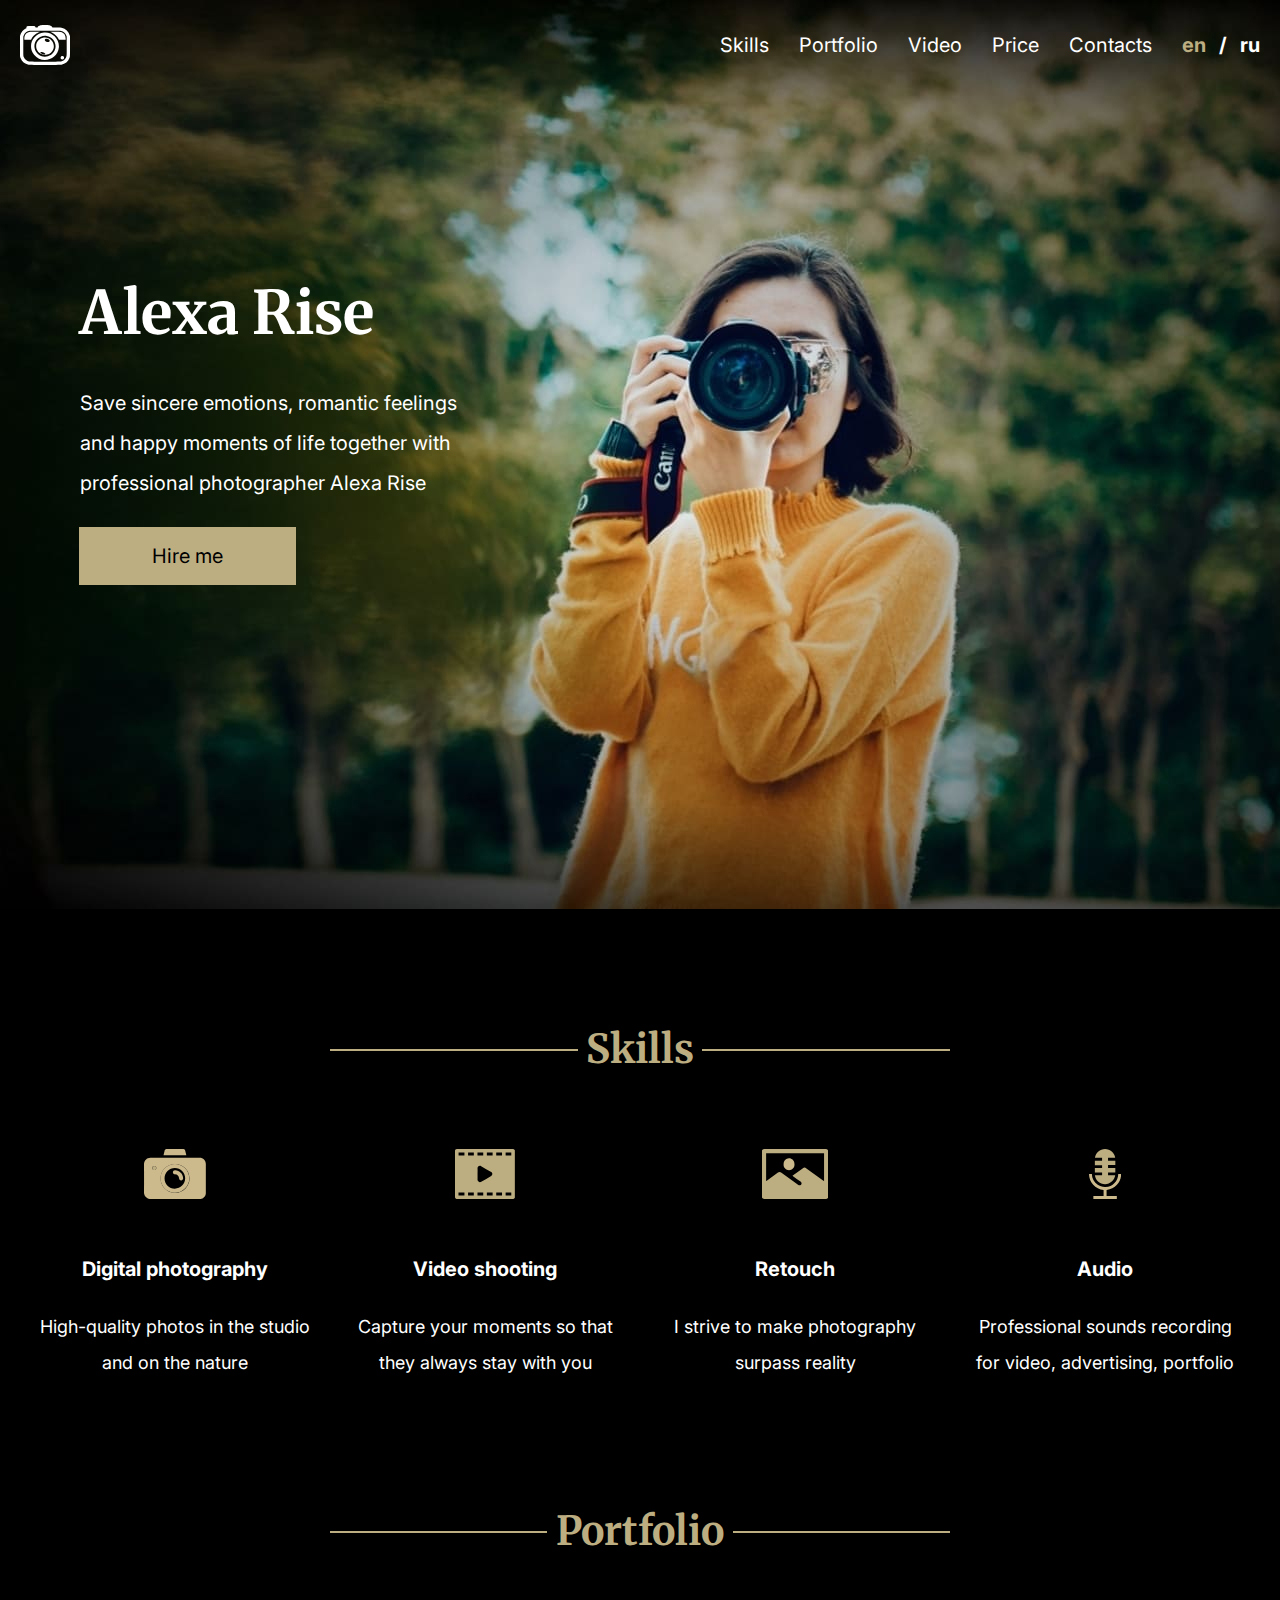
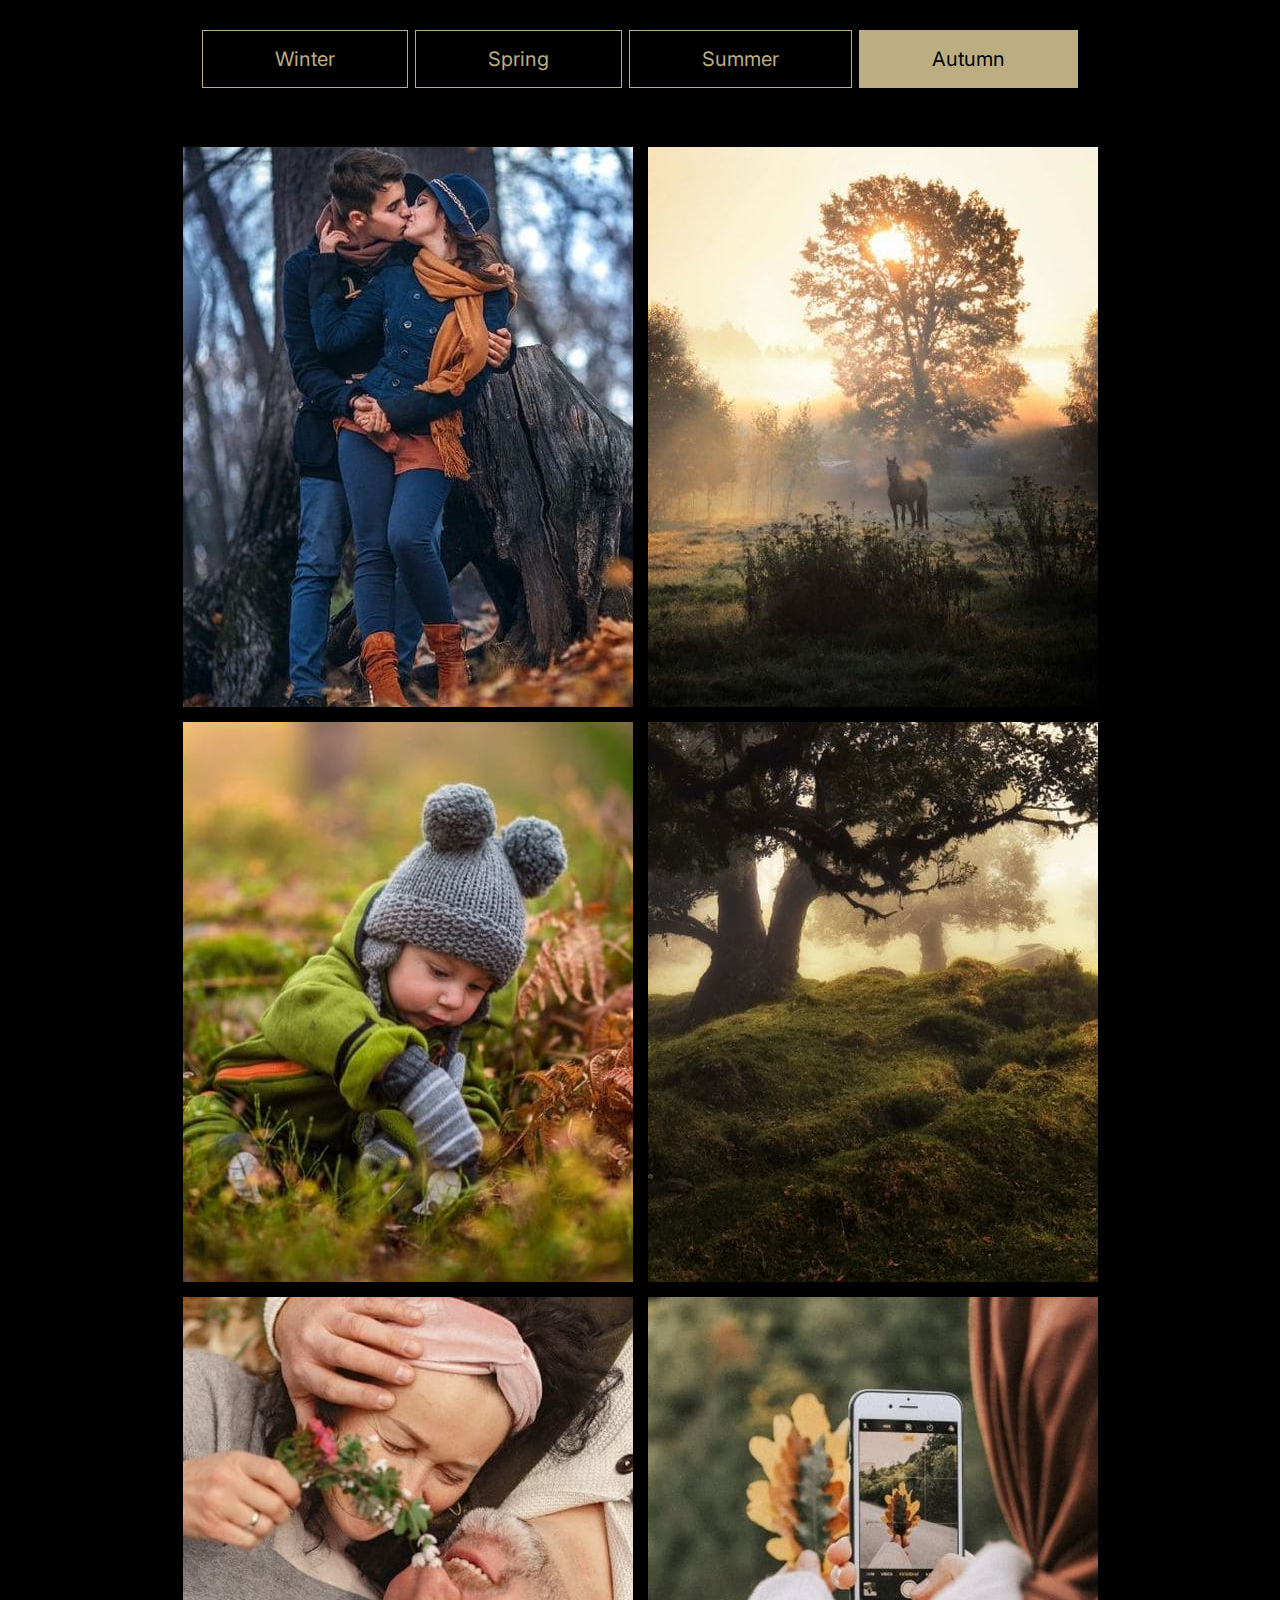
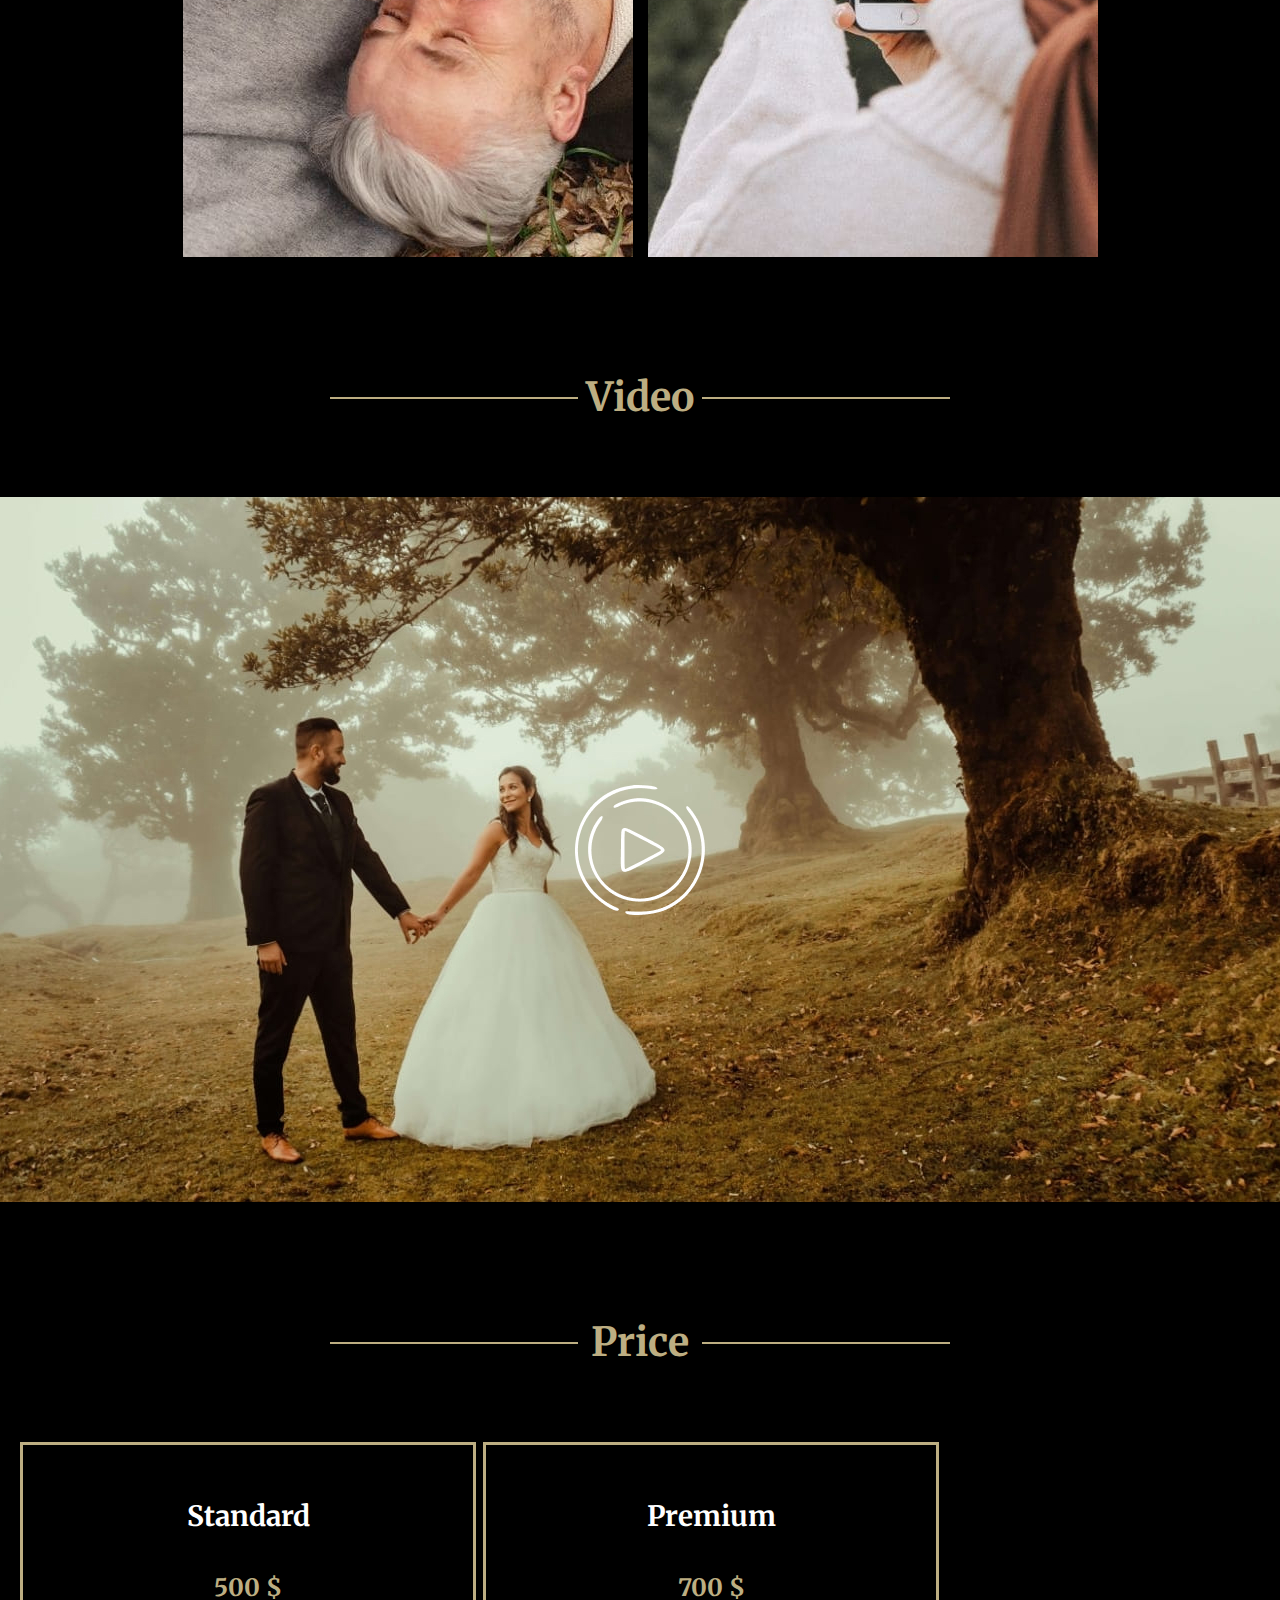
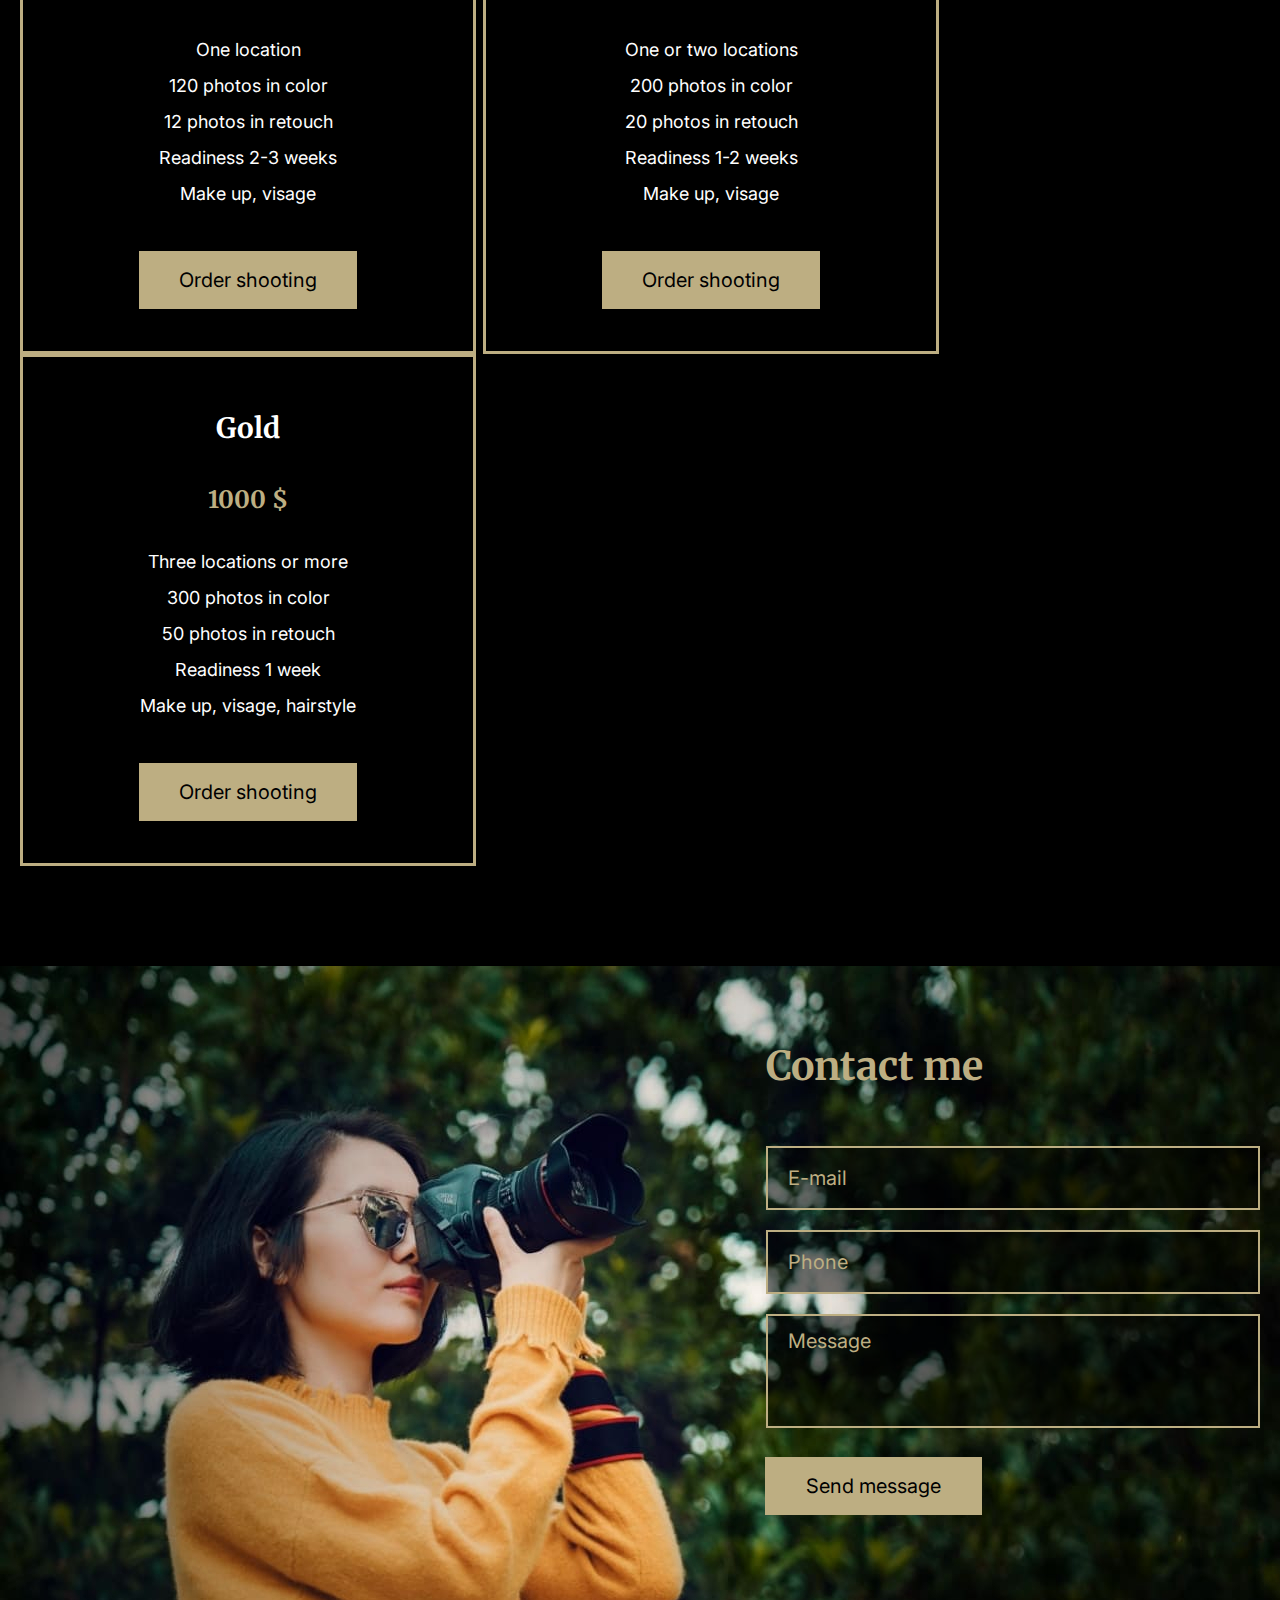
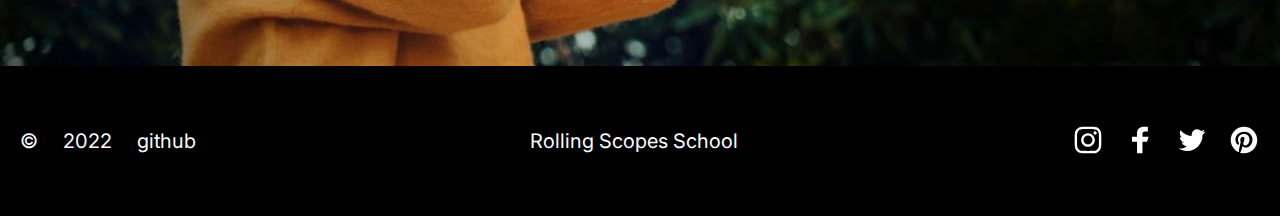
==== commit c7bbb251: "feat: implement animation" ====
--- a/portfolio/index.html
+++ b/portfolio/index.html
@@ -37,7 +37,7 @@
     </nav>
     <div class="switch-lng">
       <span class="lng-current">en</span>
-      <span>/</span>
+      <span class="switcher">/</span>
       <span>ru</span>
     </div>
   </div>
@@ -103,7 +103,7 @@
       </div>
       <div class="video-player">
         <img src="assets/img/video-player.jpg" alt="video-player">
-        <img class="play-hover" src="assets/svg/play-hover.png" alt="play">
+        <button class="play-hover"></button>
       </div>
     </section>
     <section class="section price-container" id="price">
@@ -167,15 +167,33 @@
     <div class="footer-data">
       <span class="footer-data-item">©</span>
       <span class="footer-data-item">2022</span>
-      <span class="footer-data-item">github</span>
+      <span class="footer-data-item">
+        <a class="link" href="https://github.com/karinazhuro">github</a>
+      </span>
     </div>
-    <p class="school">Rolling Scopes School</p>
-    <div class="social-list">
-      <img class="social-list-item" src="assets/svg/inst.svg" alt="inst">
-      <img class="social-list-item" src="assets/svg/fb.svg" alt="fb">
-      <img class="social-list-item" src="assets/svg/tw.svg" alt="tw">
-      <img class="social-list-item" src="assets/svg/pinterest.svg" alt="pinterest">
-    </div>
+    <a class="link" href="https://rs.school/js-stage0/">Rolling Scopes School</a>
+    <ul class="social-list">
+      <li class="social-list-item">
+        <a href="#">
+          <img src="assets/svg/inst.svg" alt="inst">
+        </a>
+      </li>
+      <li class="social-list-item">
+        <a href="#">
+          <img src="assets/svg/fb.svg" alt="fb">
+        </a>
+      </li>
+      <li class="social-list-item">
+        <a href="#">
+          <img src="assets/svg/tw.svg" alt="tw">
+        </a>
+      </li>
+      <li class="social-list-item">
+        <a href="#">
+          <img src="assets/svg/pinterest.svg" alt="pinterest">
+        </a>
+      </li>
+    </ul>
   </div>
 </footer>
 <script src="index.js"></script>
--- a/portfolio/assets/styles/style.css
+++ b/portfolio/assets/styles/style.css
@@ -1,56 +1,61 @@
-body {
+html {
+  scroll-behavior: smooth;
+}
+html body {
   font-family: Inter, sans-serif;
 }
-body header {
-  padding: 20px 0;
+html body header .header-container {
+  max-width: 1440px;
+  padding: 0 20px;
+  margin: 0 auto;
+  display: flex;
+  padding-top: 20px;
+  padding-bottom: 20px;
   background: url("../img/bg.jpg") no-repeat center 0;
 }
-body header .header-container {
-  max-width: 1440px;
-  padding: 0 20px;
-  margin: 0 auto;
-  display: flex;
-}
-body header .header-container .logo {
-  transition: 0.3s;
-}
-body header .header-container .logo:hover {
+html body header .header-container .logo {
+  transition: 0.3s;
+}
+html body header .header-container .logo:hover {
   filter: invert(26%) sepia(15%) saturate(638%) hue-rotate(7deg) brightness(92%) contrast(87%);
 }
-body header .header-container nav {
+html body header .header-container nav {
   margin-left: auto;
 }
-body header .header-container nav .nav-list {
+html body header .header-container nav .nav-list {
   display: flex;
   padding: 0 15px;
   margin: 0;
   list-style: none;
 }
-body header .header-container nav .nav-list .nav-item {
+html body header .header-container nav .nav-list .nav-item {
   font-family: inherit;
   font-size: 20px;
   line-height: 50px;
 }
-body header .header-container nav .nav-list .nav-item .nav-link {
+html body header .header-container nav .nav-list .nav-item .nav-link {
   padding: 0 15px;
   text-decoration: none;
   color: #ffffff;
   transition: 0.3s;
 }
-body header .header-container nav .nav-list .nav-item .nav-link:hover {
-  color: #bdae82;
-}
-body header .header-container .switch-lng {
+html body header .header-container nav .nav-list .nav-item .nav-link:hover {
+  color: #bdae82;
+}
+html body header .header-container .switch-lng {
   font-family: inherit;
   font-weight: bold;
   font-size: 20px;
   line-height: 50px;
   color: #ffffff;
 }
-body header .header-container .switch-lng .lng-current {
-  color: #bdae82;
-}
-body main .main-container .hero-container {
+html body header .header-container .switch-lng .lng-current {
+  color: #bdae82;
+}
+html body header .header-container .switch-lng .switcher {
+  margin: 0 8px;
+}
+html body main .main-container .hero-container {
   max-width: 1440px;
   padding: 0 20px;
   margin: 0 auto;
@@ -58,10 +63,10 @@
   padding-bottom: 325px;
   padding-left: 80px;
   background-image: url("../img/bg.jpg");
-  background-position: center -94px;
+  background-position: center -93px;
   background-repeat: no-repeat;
 }
-body main .main-container .hero-container .hero-title {
+html body main .main-container .hero-container .hero-title {
   margin: 0 0 10px;
   font-family: Merriweather, serif;
   font-weight: bold;
@@ -69,7 +74,7 @@
   line-height: 120px;
   color: #ffffff;
 }
-body main .main-container .hero-container .hero-text {
+html body main .main-container .hero-container .hero-text {
   width: 400px;
   padding-bottom: 25px;
   margin: 0;
@@ -79,29 +84,35 @@
   line-height: 40px;
   color: #ffffff;
 }
-body main .main-container .hero-container .btn {
+html body main .main-container .hero-container .btn {
   padding: 8px 72px;
   font-family: inherit;
   font-size: 20px;
   line-height: 40px;
   color: #000000;
-  border: 1px;
   background-color: #bdae82;
+  outline: 1px solid #bdae82;
+  border: 0;
   cursor: pointer;
-}
-body main .main-container .skills-container {
-  max-width: 1440px;
-  padding: 0 20px;
-  margin: 0 auto;
-  background-color: #000000;
-}
-body main .main-container .skills-container .section-title-wrapper {
+  transition: 0.3s;
+}
+html body main .main-container .hero-container .btn:hover {
+  color: #bdae82;
+  background-color: #000000;
+}
+html body main .main-container .skills-container {
+  max-width: 1440px;
+  padding: 0 20px;
+  margin: 0 auto;
+  background-color: #000000;
+}
+html body main .main-container .skills-container .section-title-wrapper {
   width: 50%;
   padding: 100px 0 60px;
   margin: auto;
   overflow-x: hidden;
 }
-body main .main-container .skills-container .section-title-wrapper .section-title {
+html body main .main-container .skills-container .section-title-wrapper .section-title {
   position: relative;
   margin: 0;
   font-family: Merriweather, serif;
@@ -111,7 +122,7 @@
   text-align: center;
   color: #bdae82;
 }
-body main .main-container .skills-container .section-title-wrapper .section-title::before {
+html body main .main-container .skills-container .section-title-wrapper .section-title::before {
   position: absolute;
   top: 50%;
   right: 60%;
@@ -121,7 +132,7 @@
   background: #bdae82;
   border-radius: 0;
 }
-body main .main-container .skills-container .section-title-wrapper .section-title::after {
+html body main .main-container .skills-container .section-title-wrapper .section-title::after {
   position: absolute;
   top: 50%;
   left: 60%;
@@ -131,20 +142,20 @@
   background: #bdae82;
   border-radius: 0;
 }
-body main .main-container .skills-container .skills-items {
+html body main .main-container .skills-container .skills-items {
   display: flex;
   justify-content: space-between;
   padding-bottom: 2px;
 }
-body main .main-container .skills-container .skills-items .skill-item {
+html body main .main-container .skills-container .skills-items .skill-item {
   width: 320px;
   padding: 0 20px 8px;
 }
-body main .main-container .skills-container .skills-items .skill-item .skill-img {
+html body main .main-container .skills-container .skills-items .skill-item .skill-img {
   display: block;
   margin: 0 auto 50px;
 }
-body main .main-container .skills-container .skills-items .skill-item .skill-title {
+html body main .main-container .skills-container .skills-items .skill-item .skill-title {
   margin: 0 0 20px;
   font-family: inherit;
   font-weight: bold;
@@ -153,7 +164,7 @@
   text-align: center;
   color: #ffffff;
 }
-body main .main-container .skills-container .skills-items .skill-item .skill-text {
+html body main .main-container .skills-container .skills-items .skill-item .skill-text {
   margin: 0;
   font-family: inherit;
   font-size: 18px;
@@ -161,19 +172,19 @@
   text-align: center;
   color: #ffffff;
 }
-body main .main-container .portfolio-container {
-  max-width: 1440px;
-  padding: 0 20px;
-  margin: 0 auto;
-  background-color: #000000;
-}
-body main .main-container .portfolio-container .section-title-wrapper {
+html body main .main-container .portfolio-container {
+  max-width: 1440px;
+  padding: 0 20px;
+  margin: 0 auto;
+  background-color: #000000;
+}
+html body main .main-container .portfolio-container .section-title-wrapper {
   width: 50%;
   padding: 100px 0 60px;
   margin: auto;
   overflow-x: hidden;
 }
-body main .main-container .portfolio-container .section-title-wrapper .section-title {
+html body main .main-container .portfolio-container .section-title-wrapper .section-title {
   position: relative;
   margin: 0;
   font-family: Merriweather, serif;
@@ -183,7 +194,7 @@
   text-align: center;
   color: #bdae82;
 }
-body main .main-container .portfolio-container .section-title-wrapper .section-title::before {
+html body main .main-container .portfolio-container .section-title-wrapper .section-title::before {
   position: absolute;
   top: 50%;
   right: 65%;
@@ -193,7 +204,7 @@
   background: #bdae82;
   border-radius: 0;
 }
-body main .main-container .portfolio-container .section-title-wrapper .section-title::after {
+html body main .main-container .portfolio-container .section-title-wrapper .section-title::after {
   position: absolute;
   top: 50%;
   left: 65%;
@@ -203,52 +214,64 @@
   background: #bdae82;
   border-radius: 0;
 }
-body main .main-container .portfolio-container .portfolio-btns {
+html body main .main-container .portfolio-container .portfolio-btns {
   text-align: center;
   margin-bottom: 60px;
 }
-body main .main-container .portfolio-container .portfolio-btns .btn {
+html body main .main-container .portfolio-container .portfolio-btns .btn {
   padding: 8px 72px;
   font-family: inherit;
   font-size: 20px;
   line-height: 40px;
   color: #bdae82;
-  border: 1px solid #bdae82;
-  background-color: #000000;
+  background-color: #000000;
+  outline: 1px solid #bdae82;
+  border: 0;
   cursor: pointer;
-}
-body main .main-container .portfolio-container .portfolio-btns .btn:not(:last-child) {
+  transition: 0.3s;
+}
+html body main .main-container .portfolio-container .portfolio-btns .btn:hover {
+  color: #000000;
+  background-color: #bdae82;
+}
+html body main .main-container .portfolio-container .portfolio-btns .btn:not(:last-child) {
   margin-right: 5px;
 }
-body main .main-container .portfolio-container .portfolio-btns .btn-select {
+html body main .main-container .portfolio-container .portfolio-btns .btn-select {
   padding: 8px 72px;
   font-family: inherit;
   font-size: 20px;
   line-height: 40px;
   color: #000000;
-  border: 1px;
   background-color: #bdae82;
+  outline: 1px solid #bdae82;
+  border: 0;
   cursor: pointer;
-}
-body main .main-container .portfolio-container .portfolio-items {
+  transition: 0.3s;
+}
+html body main .main-container .portfolio-container .portfolio-btns .btn-select:hover {
+  color: #bdae82;
+  background-color: #000000;
+}
+html body main .main-container .portfolio-container .portfolio-items {
   display: flex;
   flex-wrap: wrap;
   justify-content: center;
   gap: 15px;
 }
-body main .main-container .video-container {
-  max-width: 1440px;
-  padding: 0 20px;
-  margin: 0 auto;
-  background-color: #000000;
-}
-body main .main-container .video-container .section-title-wrapper {
+html body main .main-container .video-container {
+  max-width: 1440px;
+  padding: 0 20px;
+  margin: 0 auto;
+  background-color: #000000;
+}
+html body main .main-container .video-container .section-title-wrapper {
   width: 50%;
   padding: 100px 0 60px;
   margin: auto;
   overflow-x: hidden;
 }
-body main .main-container .video-container .section-title-wrapper .section-title {
+html body main .main-container .video-container .section-title-wrapper .section-title {
   position: relative;
   margin: 0;
   font-family: Merriweather, serif;
@@ -258,7 +281,7 @@
   text-align: center;
   color: #bdae82;
 }
-body main .main-container .video-container .section-title-wrapper .section-title::before {
+html body main .main-container .video-container .section-title-wrapper .section-title::before {
   position: absolute;
   top: 50%;
   right: 60%;
@@ -268,7 +291,7 @@
   background: #bdae82;
   border-radius: 0;
 }
-body main .main-container .video-container .section-title-wrapper .section-title::after {
+html body main .main-container .video-container .section-title-wrapper .section-title::after {
   position: absolute;
   top: 50%;
   left: 60%;
@@ -278,28 +301,38 @@
   background: #bdae82;
   border-radius: 0;
 }
-body main .main-container .video-container .video-player {
+html body main .main-container .video-container .video-player {
   position: relative;
   display: flex;
   justify-content: center;
   align-items: center;
 }
-body main .main-container .video-container .video-player .play-hover {
-  position: absolute;
-}
-body main .main-container .price-container {
-  max-width: 1440px;
-  padding: 0 20px;
-  margin: 0 auto;
-  background-color: #000000;
-}
-body main .main-container .price-container .section-title-wrapper {
+html body main .main-container .video-container .video-player .play-hover {
+  position: absolute;
+  width: 130px;
+  height: 130px;
+  background-image: url("../svg/play-hover.png");
+  background-color: transparent;
+  border: 0;
+  cursor: pointer;
+  transition: all 0.3s ease-in-out;
+}
+html body main .main-container .video-container .video-player .play-hover:hover {
+  transform: scale(1.2);
+}
+html body main .main-container .price-container {
+  max-width: 1440px;
+  padding: 0 20px;
+  margin: 0 auto;
+  background-color: #000000;
+}
+html body main .main-container .price-container .section-title-wrapper {
   width: 50%;
   padding: 100px 0 60px;
   margin: auto;
   overflow-x: hidden;
 }
-body main .main-container .price-container .section-title-wrapper .section-title {
+html body main .main-container .price-container .section-title-wrapper .section-title {
   position: relative;
   margin: 0;
   font-family: Merriweather, serif;
@@ -309,7 +342,7 @@
   text-align: center;
   color: #bdae82;
 }
-body main .main-container .price-container .section-title-wrapper .section-title::before {
+html body main .main-container .price-container .section-title-wrapper .section-title::before {
   position: absolute;
   top: 50%;
   right: 60%;
@@ -319,7 +352,7 @@
   background: #bdae82;
   border-radius: 0;
 }
-body main .main-container .price-container .section-title-wrapper .section-title::after {
+html body main .main-container .price-container .section-title-wrapper .section-title::after {
   position: absolute;
   top: 50%;
   left: 60%;
@@ -329,19 +362,19 @@
   background: #bdae82;
   border-radius: 0;
 }
-body main .main-container .price-container .price-items {
+html body main .main-container .price-container .price-items {
   display: flex;
   flex-wrap: wrap;
   column-gap: 7px;
   padding-bottom: 100px;
 }
-body main .main-container .price-container .price-items .price-item {
+html body main .main-container .price-container .price-items .price-item {
   width: 450px;
   padding: 43px 0;
   text-align: center;
   border: 3px solid #bdae82;
 }
-body main .main-container .price-container .price-items .price-item .price-item-title {
+html body main .main-container .price-container .price-items .price-item .price-item-title {
   margin: 0 0 20px;
   font-family: Merriweather, serif;
   font-weight: bold;
@@ -350,7 +383,7 @@
   text-align: center;
   color: #ffffff;
 }
-body main .main-container .price-container .price-items .price-item .price-item-cost {
+html body main .main-container .price-container .price-items .price-item .price-item-cost {
   margin: 0 0 20px;
   font-family: Merriweather, serif;
   font-weight: bold;
@@ -359,10 +392,10 @@
   text-align: center;
   color: #bdae82;
 }
-body main .main-container .price-container .price-items .price-item .price-item-desc {
+html body main .main-container .price-container .price-items .price-item .price-item-desc {
   margin-bottom: 40px;
 }
-body main .main-container .price-container .price-items .price-item .price-item-desc > span {
+html body main .main-container .price-container .price-items .price-item .price-item-desc > span {
   display: block;
   font-family: inherit;
   font-size: 18px;
@@ -370,17 +403,23 @@
   text-align: center;
   color: #ffffff;
 }
-body main .main-container .price-container .price-items .price-item .btn {
+html body main .main-container .price-container .price-items .price-item .btn {
   padding: 8px 39px;
   font-family: inherit;
   font-size: 20px;
   line-height: 40px;
   color: #000000;
-  border: 1px;
   background-color: #bdae82;
+  outline: 1px solid #bdae82;
+  border: 0;
   cursor: pointer;
-}
-body main .main-container .contacts-container {
+  transition: 0.3s;
+}
+html body main .main-container .price-container .price-items .price-item .btn:hover {
+  color: #bdae82;
+  background-color: #000000;
+}
+html body main .main-container .contacts-container {
   max-width: 1440px;
   padding: 0 20px;
   margin: 0 auto;
@@ -391,7 +430,7 @@
   background-size: auto 700px;
   background: url("../img/contacts.jpg") no-repeat;
 }
-body main .main-container .contacts-container .contacts-wrapper .section-title {
+html body main .main-container .contacts-container .contacts-wrapper .section-title {
   margin: 0 0 40px;
   font-family: Merriweather, serif;
   font-weight: bold;
@@ -399,7 +438,7 @@
   line-height: 80px;
   color: #bdae82;
 }
-body main .main-container .contacts-container .contacts-wrapper .form-contacts .form-item {
+html body main .main-container .contacts-container .contacts-wrapper .form-contacts .form-item {
   display: block;
   width: 450px;
   padding: 5px 20px;
@@ -410,34 +449,41 @@
   background: rgba(0, 0, 0, 0.5);
   border: 2px solid #bdae82;
   border-radius: 0;
-}
-body main .main-container .contacts-container .contacts-wrapper .form-contacts .form-item::placeholder {
-  font-family: inherit;
-  font-size: 20px;
-  color: #bdae82;
-}
-body main .main-container .contacts-container .contacts-wrapper .form-contacts .form-item:not(:last-child) {
+  outline: none;
+}
+html body main .main-container .contacts-container .contacts-wrapper .form-contacts .form-item::placeholder {
+  font-family: inherit;
+  font-size: 20px;
+  color: #bdae82;
+}
+html body main .main-container .contacts-container .contacts-wrapper .form-contacts .form-item:not(:last-child) {
   height: 50px;
   margin-bottom: 20px;
 }
-body main .main-container .contacts-container .contacts-wrapper .form-contacts .form-item:last-child {
+html body main .main-container .contacts-container .contacts-wrapper .form-contacts .form-item:last-child {
   margin-bottom: 30px;
 }
-body main .main-container .contacts-container .contacts-wrapper .form-contacts textarea {
+html body main .main-container .contacts-container .contacts-wrapper .form-contacts textarea {
   height: 100px;
   resize: none;
 }
-body main .main-container .contacts-container .contacts-wrapper .btn {
+html body main .main-container .contacts-container .contacts-wrapper .btn {
   padding: 8px 40px;
   font-family: inherit;
   font-size: 20px;
   line-height: 40px;
   color: #000000;
-  border: 1px;
   background-color: #bdae82;
+  outline: 1px solid #bdae82;
+  border: 0;
   cursor: pointer;
-}
-body footer .footer-container {
+  transition: 0.3s;
+}
+html body main .main-container .contacts-container .contacts-wrapper .btn:hover {
+  color: #bdae82;
+  background-color: #000000;
+}
+html body footer .footer-container {
   max-width: 1440px;
   padding: 0 20px;
   margin: 0 auto;
@@ -446,25 +492,37 @@
   align-items: center;
   padding-top: 50px;
   padding-bottom: 50px;
-  background-color: #000000;
-}
-body footer .footer-container .footer-data {
+  color: #ffffff;
+  background-color: #000000;
+}
+html body footer .footer-container .footer-data {
   font-family: inherit;
   font-size: 20px;
   line-height: 50px;
-  color: #ffffff;
-}
-body footer .footer-container .footer-data .footer-data-item:not(:last-child) {
+}
+html body footer .footer-container .footer-data .footer-data-item:not(:last-child) {
   margin-right: 20px;
 }
-body footer .footer-container .school {
-  font-family: inherit;
+html body footer .footer-container .footer-data .footer-data-item .link {
+  font-family: inherit;
+  text-decoration: none;
+  color: inherit;
+}
+html body footer .footer-container .link {
+  font-family: inherit;
+  text-decoration: none;
+  color: inherit;
+  margin: 0;
   font-size: 20px;
   line-height: 50px;
-  color: #ffffff;
-  margin: 0;
-}
-body footer .footer-container .social-list .social-list-item:not(:last-child) {
+}
+html body footer .footer-container .social-list {
+  display: flex;
+  padding: 0;
+  margin: 0;
+  list-style: none;
+}
+html body footer .footer-container .social-list .social-list-item:not(:last-child) {
   margin-right: 20px;
 }
 
